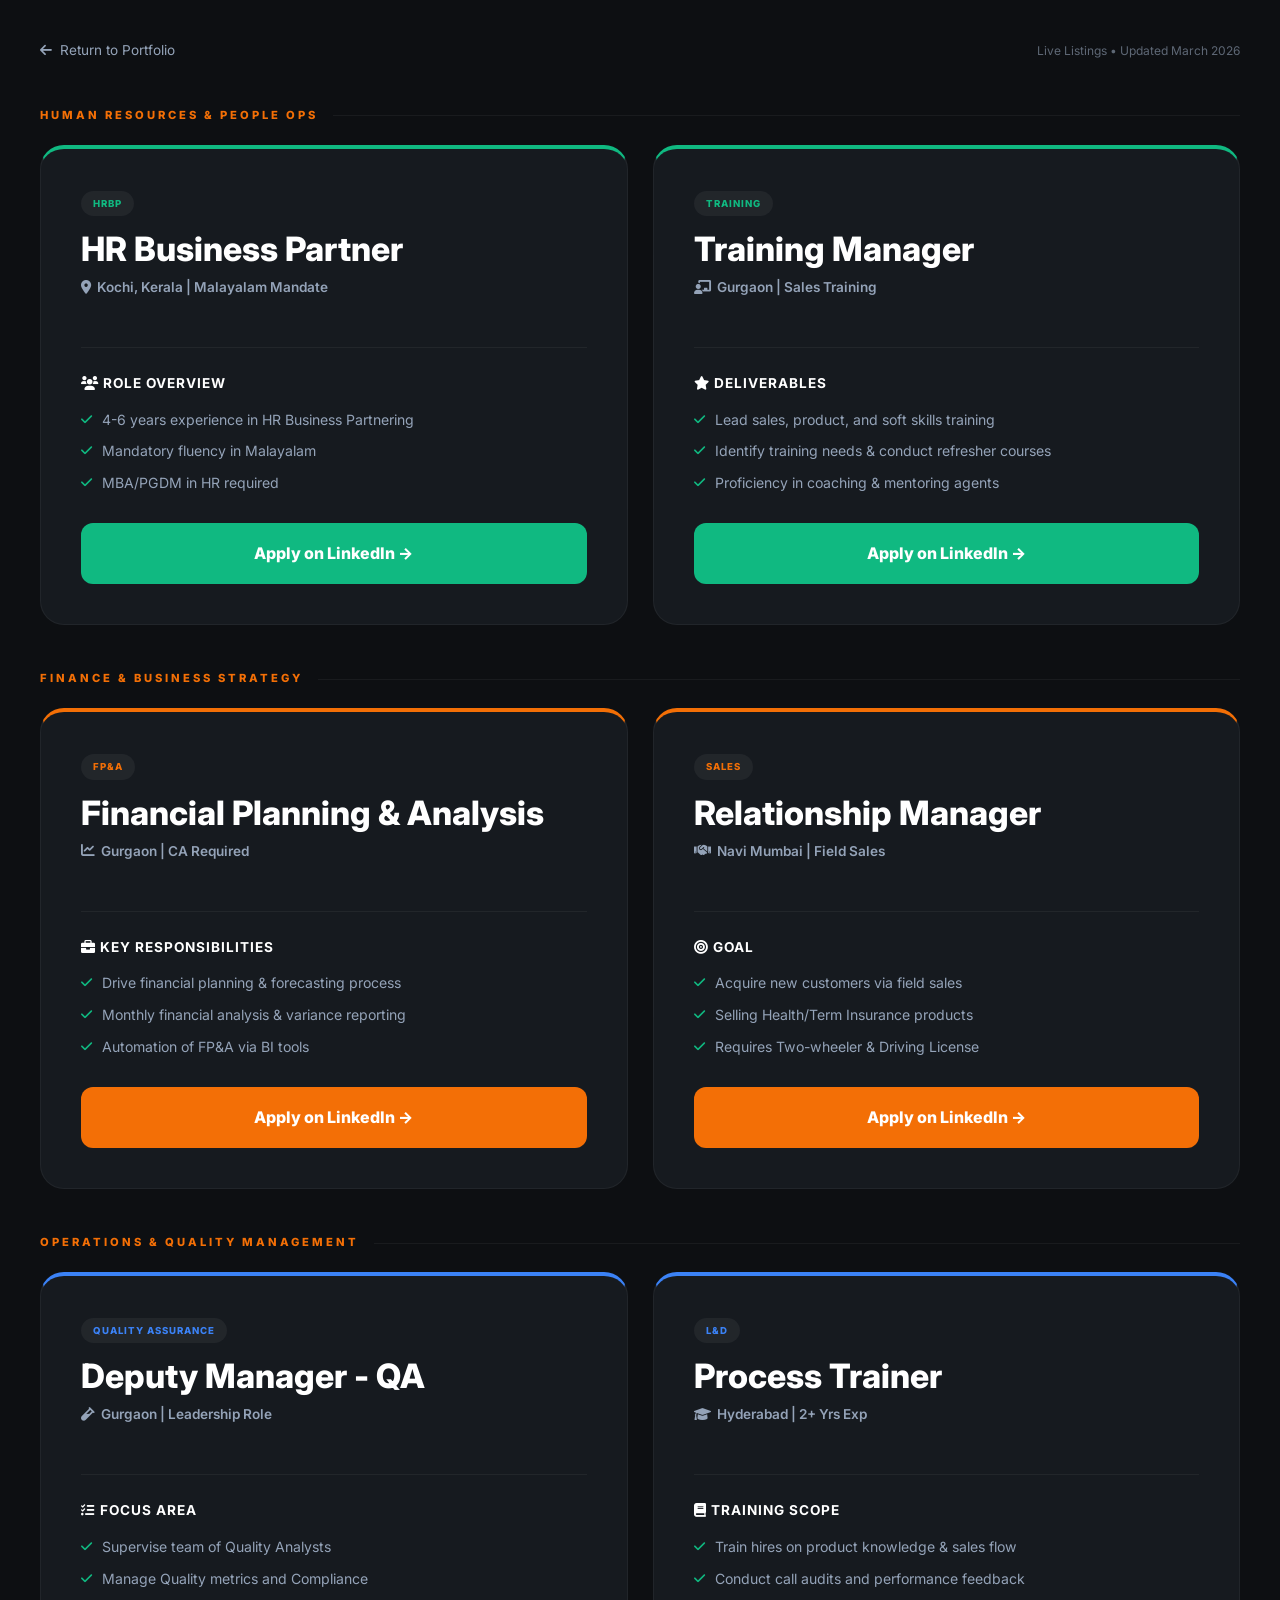
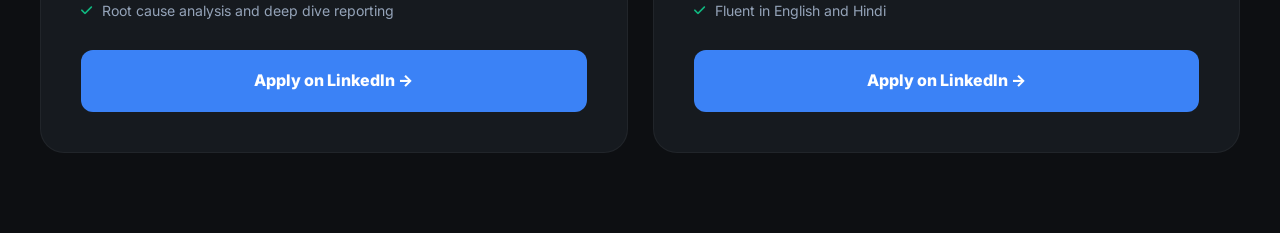
==== jobs.html @ e3a3cae7 "Update jobs.html" ====
<!DOCTYPE html>
<html lang="en">
<head>
    <meta charset="UTF-8">
    <meta name="viewport" content="width=device-width, initial-scale=1.0">
    <title>Hiring Dashboard | Debarghya Kundu</title>
    <link href="https://fonts.googleapis.com/css2?family=Inter:wght@300;400;600;800&display=swap" rel="stylesheet">
    <link rel="stylesheet" href="https://cdnjs.cloudflare.com/ajax/libs/font-awesome/6.0.0/css/all.min.css">
    <style>
        :root {
            --primary: #f36f06;
            --bg: #0d0f12;
            --card: #161a1f;
            --text: #ffffff;
            --text-dim: #94a3b8;
            --radius: 24px;
            --accent: #10b981;
            --blue: #3b82f6;
            --purple: #a855f7;
        }

        * { margin: 0; padding: 0; box-sizing: border-box; }
        body { 
            background: var(--bg); 
            color: var(--text); 
            font-family: 'Inter', sans-serif; 
            line-height: 1.6; 
            padding: 40px; 
            min-height: 100vh;
        }
        
        .dashboard-container { 
            max-width: 1300px; 
            margin: 0 auto; 
            width: 100%;
        }
        
        .header-meta {
            display: flex;
            justify-content: space-between;
            align-items: center;
            margin-bottom: 20px;
        }

        .back-link { 
            text-decoration: none; 
            color: var(--text-dim); 
            font-size: 0.85rem; 
            display: inline-flex; 
            align-items: center; 
            gap: 8px; 
            transition: 0.3s; 
        }
        .back-link:hover { color: var(--primary); }

        .timestamp { font-size: 0.75rem; color: var(--text-dim); opacity: 0.6; }

        .section-label {
            font-size: 0.7rem; color: var(--primary); letter-spacing: 3px;
            text-transform: uppercase; font-weight: 800; margin: 45px 0 20px 0;
            display: flex; align-items: center; gap: 15px;
        }
        .section-label::after { content: ''; flex: 1; height: 1px; background: rgba(255,255,255,0.05); }

        .jobs-row { 
            display: grid; 
            grid-template-columns: 1fr 1fr; 
            gap: 25px; 
            align-items: stretch;
            margin-bottom: 40px;
        }

        .job-card-fixed { 
            background: var(--card); 
            border-radius: var(--radius); 
            padding: 40px; 
            border: 1px solid rgba(255,255,255,0.05); 
            display: flex;
            flex-direction: column;
            transition: 0.4s cubic-bezier(0.175, 0.885, 0.32, 1.275);
        }

        .job-card-fixed:hover { 
            border-color: rgba(255, 255, 255, 0.1);
            transform: translateY(-5px); 
            box-shadow: 0 20px 40px rgba(0,0,0,0.4);
        }

        .card-header { margin-bottom: 25px; }
        .role-badge { 
            font-size: 0.6rem; font-weight: 800; text-transform: uppercase; letter-spacing: 1px;
            background: rgba(255,255,255,0.05); padding: 5px 12px; border-radius: 50px; margin-bottom: 15px; display: inline-block;
        }
        
        h2 { font-size: 2.1rem; font-weight: 800; line-height: 1.1; margin-bottom: 8px; }
        .loc { font-weight: 600; font-size: 0.85rem; display: flex; align-items: center; gap: 6px; line-height: 1.4; margin-top: 10px; color: var(--text-dim); }

        .job-body { flex-grow: 1; margin-top: 25px; padding-top: 25px; border-top: 1px solid rgba(255,255,255,0.05); }
        .job-body h3 { font-size: 0.85rem; color: #fff; margin-bottom: 15px; text-transform: uppercase; letter-spacing: 1px; }

        ul { list-style: none; margin-bottom: 30px; }
        li { color: var(--text-dim); font-size: 0.88rem; margin-bottom: 12px; display: flex; gap: 10px; line-height: 1.4; }
        li i { margin-top: 4px; font-size: 0.8rem; color: var(--accent); }

        .apply-btn-wide { 
            display: block; text-align: center; background: var(--primary); color: white; 
            text-decoration: none; padding: 18px; border-radius: 12px; font-weight: 800; transition: 0.3s;
        }
        .apply-btn-wide:hover { filter: brightness(1.1); transform: scale(1.02); }

        @media (max-width: 1100px) {
            .jobs-row { grid-template-columns: 1fr; }
            body { padding: 20px; }
            h2 { font-size: 1.7rem; }
        }
    </style>
</head>
<body>

<div class="dashboard-container">
    <div class="header-meta">
        <a href="index.html" class="back-link"><i class="fas fa-arrow-left"></i> Return to Portfolio</a>
        <div class="timestamp">Live Listings • Updated March 2026</div>
    </div>

    <div class="section-label">Human Resources & People Ops</div>
    <div class="jobs-row">
        <div class="job-card-fixed" style="border-top: 4px solid var(--accent);">
            <div class="card-header">
                <span class="role-badge" style="color: var(--accent);">HRBP</span>
                <h2>HR Business Partner</h2>
                <div class="loc"><i class="fas fa-map-marker-alt"></i> Kochi, Kerala | Malayalam Mandate</div>
            </div>
            <div class="job-body">
                <h3><i class="fas fa-users"></i> Role Overview</h3>
                <ul>
                    <li><i class="fas fa-check"></i> 4-6 years experience in HR Business Partnering</li>
                    <li><i class="fas fa-check"></i> Mandatory fluency in Malayalam</li>
                    <li><i class="fas fa-check"></i> MBA/PGDM in HR required</li>
                </ul>
            </div>
            <a href="https://www.linkedin.com/jobs/search/?alertAction=viewjobs&currentJobId=4384482765&f_C=303524&f_TPR=a1773616376-&geoId=92000000&keywords=&origin=JOB_ALERT_IN_APP_NOTIFICATION&originToLandingJobPostings=4364772093&savedSearchId=15507386044&sortBy=R" target="_blank" class="apply-btn-wide" style="background: var(--accent);">Apply on LinkedIn →</a>
        </div>

        <div class="job-card-fixed" style="border-top: 4px solid var(--accent);">
            <div class="card-header">
                <span class="role-badge" style="color: var(--accent);">Training</span>
                <h2>Training Manager</h2>
                <div class="loc"><i class="fas fa-chalkboard-teacher"></i> Gurgaon | Sales Training</div>
            </div>
            <div class="job-body">
                <h3><i class="fas fa-star"></i> Deliverables</h3>
                <ul>
                    <li><i class="fas fa-check"></i> Lead sales, product, and soft skills training</li>
                    <li><i class="fas fa-check"></i> Identify training needs & conduct refresher courses</li>
                    <li><i class="fas fa-check"></i> Proficiency in coaching & mentoring agents</li>
                </ul>
            </div>
            <a href="https://www.linkedin.com/jobs/search/?alertAction=viewjobs&currentJobId=4384025037&f_C=303524&f_TPR=a1773616376-&geoId=92000000&keywords=&origin=JOB_ALERT_IN_APP_NOTIFICATION&originToLandingJobPostings=4364772093&savedSearchId=15507386044&sortBy=R" target="_blank" class="apply-btn-wide" style="background: var(--accent);">Apply on LinkedIn →</a>
        </div>
    </div>

    <div class="section-label">Finance & Business Strategy</div>
    <div class="jobs-row">
        <div class="job-card-fixed" style="border-top: 4px solid var(--primary);">
            <div class="card-header">
                <span class="role-badge" style="color: var(--primary);">FP&A</span>
                <h2>Financial Planning & Analysis</h2>
                <div class="loc"><i class="fas fa-chart-line"></i> Gurgaon | CA Required</div>
            </div>
            <div class="job-body">
                <h3><i class="fas fa-briefcase"></i> Key Responsibilities</h3>
                <ul>
                    <li><i class="fas fa-check"></i> Drive financial planning & forecasting process</li>
                    <li><i class="fas fa-check"></i> Monthly financial analysis & variance reporting</li>
                    <li><i class="fas fa-check"></i> Automation of FP&A via BI tools</li>
                </ul>
            </div>
            <a href="https://www.linkedin.com/jobs/search/?alertAction=viewjobs&currentJobId=4384489370&f_C=303524&f_TPR=a1773616376-&geoId=92000000&keywords=&origin=JOB_ALERT_IN_APP_NOTIFICATION&originToLandingJobPostings=4364772093&savedSearchId=15507386044&sortBy=R" target="_blank" class="apply-btn-wide">Apply on LinkedIn →</a>
        </div>

        <div class="job-card-fixed" style="border-top: 4px solid var(--primary);">
            <div class="card-header">
                <span class="role-badge" style="color: var(--primary);">Sales</span>
                <h2>Relationship Manager</h2>
                <div class="loc"><i class="fas fa-handshake"></i> Navi Mumbai | Field Sales</div>
            </div>
            <div class="job-body">
                <h3><i class="fas fa-bullseye"></i> Goal</h3>
                <ul>
                    <li><i class="fas fa-check"></i> Acquire new customers via field sales</li>
                    <li><i class="fas fa-check"></i> Selling Health/Term Insurance products</li>
                    <li><i class="fas fa-check"></i> Requires Two-wheeler & Driving License</li>
                </ul>
            </div>
            <a href="https://www.linkedin.com/jobs/search/?alertAction=viewjobs&currentJobId=4384472126&f_C=303524&f_TPR=a1773616376-&geoId=92000000&keywords=&origin=JOB_ALERT_IN_APP_NOTIFICATION&originToLandingJobPostings=4364772093&savedSearchId=15507386044&sortBy=R" target="_blank" class="apply-btn-wide">Apply on LinkedIn →</a>
        </div>
    </div>

    <div class="section-label">Operations & Quality Management</div>
    <div class="jobs-row">
        <div class="job-card-fixed" style="border-top: 4px solid var(--blue);">
            <div class="card-header">
                <span class="role-badge" style="color: var(--blue);">Quality Assurance</span>
                <h2>Deputy Manager - QA</h2>
                <div class="loc"><i class="fas fa-vial"></i> Gurgaon | Leadership Role</div>
            </div>
            <div class="job-body">
                <h3><i class="fas fa-tasks"></i> Focus Area</h3>
                <ul>
                    <li><i class="fas fa-check"></i> Supervise team of Quality Analysts</li>
                    <li><i class="fas fa-check"></i> Manage Quality metrics and Compliance</li>
                    <li><i class="fas fa-check"></i> Root cause analysis and deep dive reporting</li>
                </ul>
            </div>
            <a href="https://www.linkedin.com/jobs/search/?alertAction=viewjobs&currentJobId=4384031616&f_C=303524&f_TPR=a1773616376-&geoId=92000000&keywords=&origin=JOB_ALERT_IN_APP_NOTIFICATION&originToLandingJobPostings=4364772093&savedSearchId=15507386044&sortBy=R" target="_blank" class="apply-btn-wide" style="background: var(--blue);">Apply on LinkedIn →</a>
        </div>

        <div class="job-card-fixed" style="border-top: 4px solid var(--blue);">
            <div class="card-header">
                <span class="role-badge" style="color: var(--blue);">L&D</span>
                <h2>Process Trainer</h2>
                <div class="loc"><i class="fas fa-graduation-cap"></i> Hyderabad | 2+ Yrs Exp</div>
            </div>
            <div class="job-body">
                <h3><i class="fas fa-book"></i> Training Scope</h3>
                <ul>
                    <li><i class="fas fa-check"></i> Train hires on product knowledge & sales flow</li>
                    <li><i class="fas fa-check"></i> Conduct call audits and performance feedback</li>
                    <li><i class="fas fa-check"></i> Fluent in English and Hindi</li>
                </ul>
            </div>
            <a href="https://www.linkedin.com/jobs/search/?alertAction=viewjobs&currentJobId=4384428896&f_C=303524&f_TPR=a1773616376-&geoId=92000000&keywords=&origin=JOB_ALERT_IN_APP_NOTIFICATION&originToLandingJobPostings=4364772093&savedSearchId=15507386044&sortBy=R" target="_blank" class="apply-btn-wide" style="background: var(--blue);">Apply on LinkedIn →</a>
        </div>
    </div>
</div>

</body>
</html>
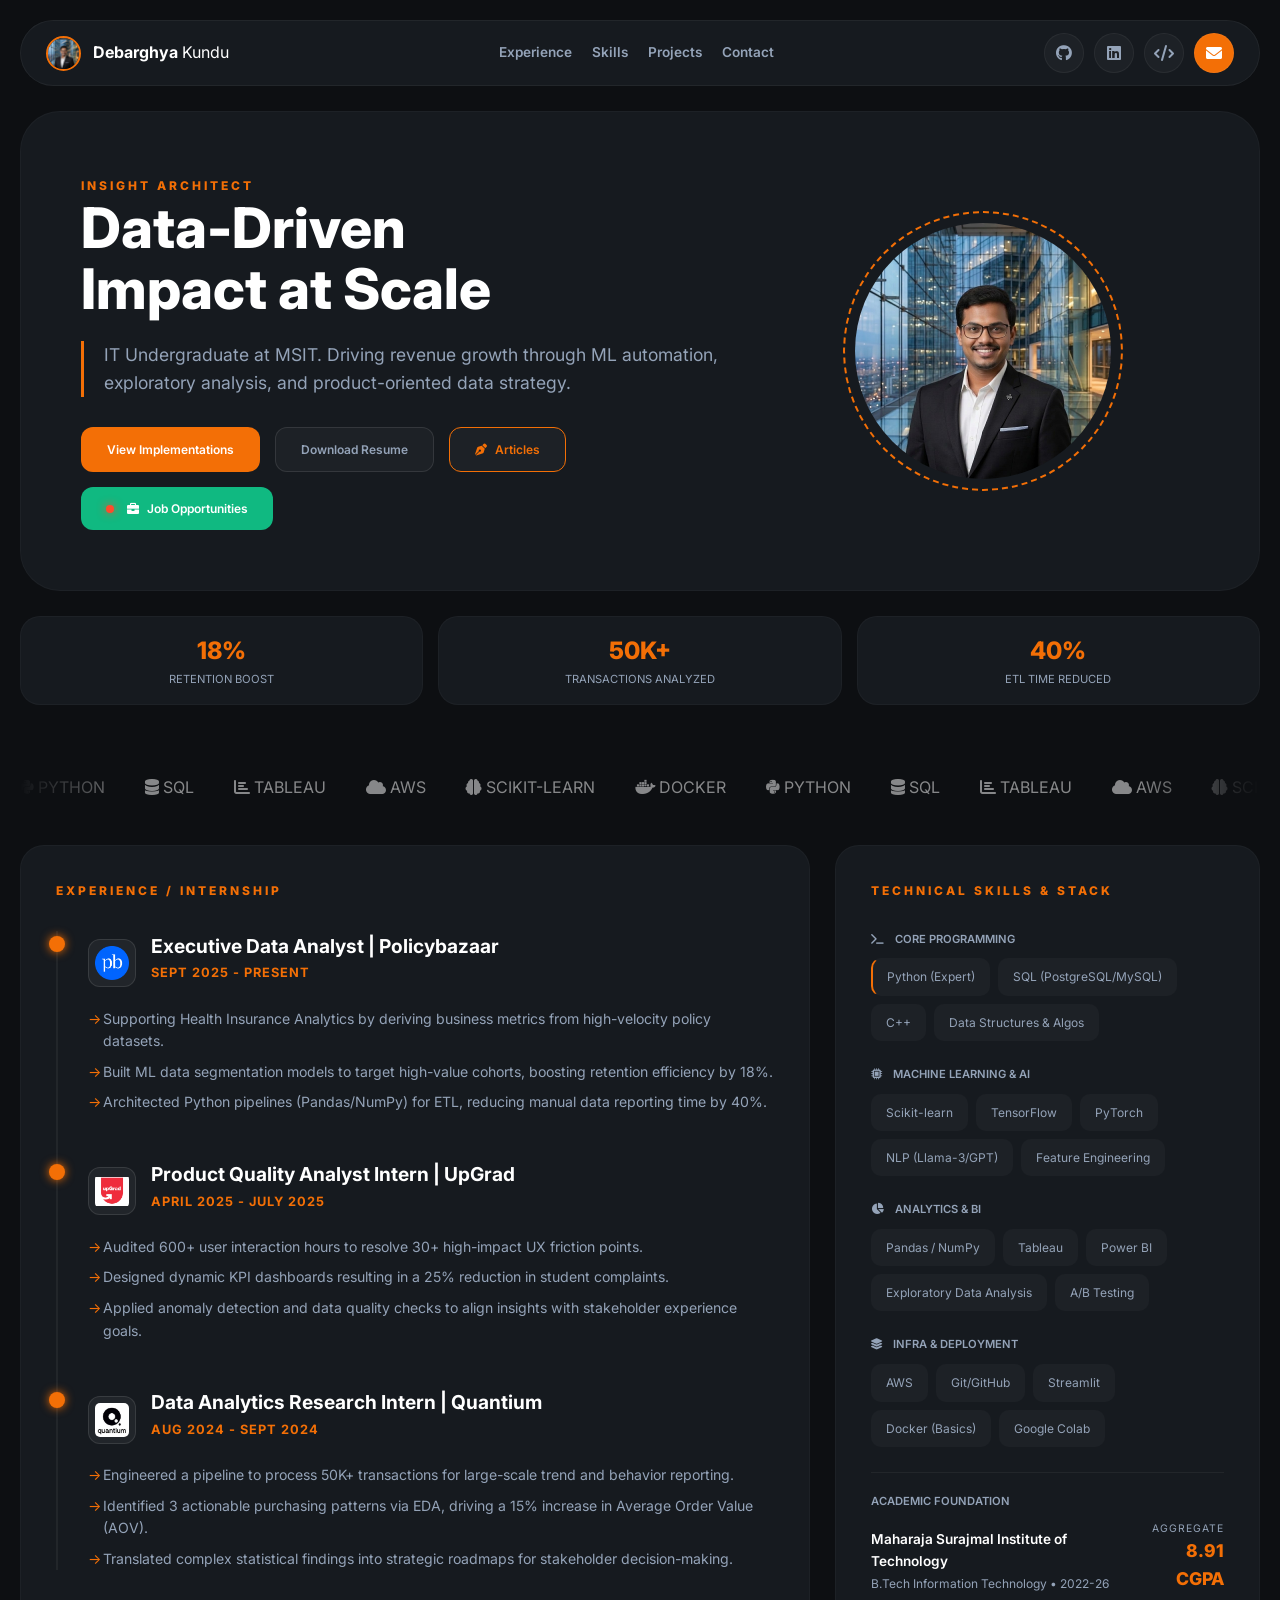
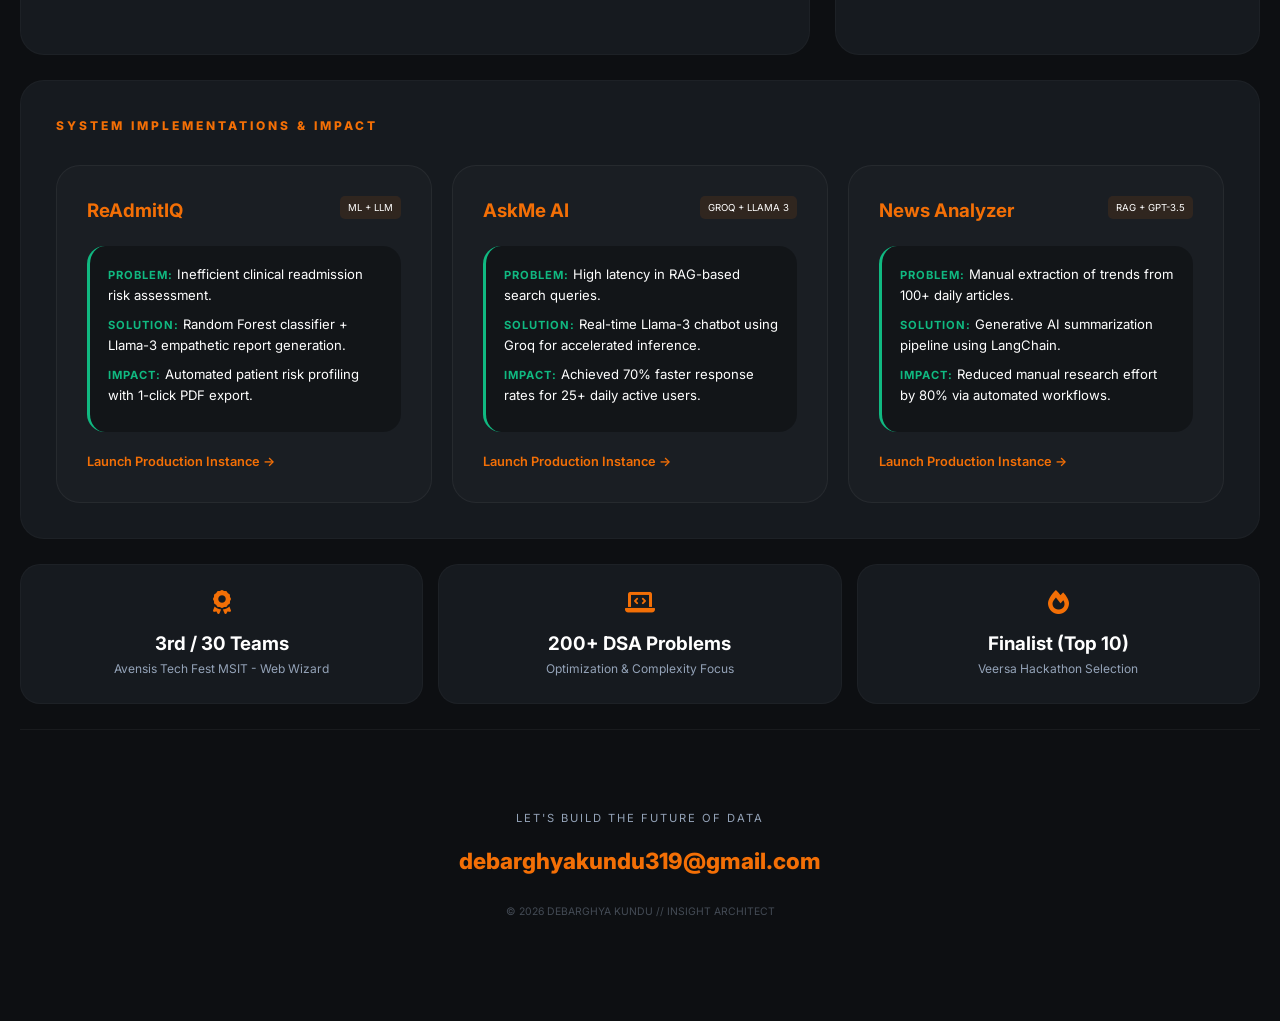
==== commit 3955d880: "Update print statement from 'Hello' to 'Goodbye'" ====
--- a/jobs.html
+++ b/jobs.html
@@ -3,9 +3,19 @@
 <head>
     <meta charset="UTF-8">
     <meta name="viewport" content="width=device-width, initial-scale=1.0">
-    <title>Hiring Dashboard | Debarghya Kundu</title>
+    <title>Debarghya Kundu | Analyst Portfolio</title>
+
+    <script async src="https://www.googletagmanager.com/gtag/js?id=G-BSB6BDM6JR"></script>
+    <script>
+      window.dataLayer = window.dataLayer || [];
+      function gtag(){dataLayer.push(arguments);}
+      gtag('js', new Date());
+      gtag('config', 'G-E7JJW7PZ36');
+    </script>
+
     <link href="https://fonts.googleapis.com/css2?family=Inter:wght@300;400;600;800&display=swap" rel="stylesheet">
     <link rel="stylesheet" href="https://cdnjs.cloudflare.com/ajax/libs/font-awesome/6.0.0/css/all.min.css">
+
     <style>
         :root {
             --primary: #f36f06;
@@ -15,225 +25,458 @@
             --text-dim: #94a3b8;
             --radius: 24px;
             --accent: #10b981;
-            --blue: #3b82f6;
-            --purple: #a855f7;
-        }
-
-        * { margin: 0; padding: 0; box-sizing: border-box; }
-        body { 
-            background: var(--bg); 
-            color: var(--text); 
-            font-family: 'Inter', sans-serif; 
-            line-height: 1.6; 
-            padding: 40px; 
-            min-height: 100vh;
-        }
+        }
+
+        * { margin: 0; padding: 0; box-sizing: border-box; font-family: 'Inter', sans-serif; scroll-behavior: smooth; }
+        body { background: var(--bg); color: var(--text); padding: 20px; line-height: 1.6; }
+
+        .container { max-width: 1250px; margin: 0 auto; display: flex; flex-direction: column; gap: 25px; }
+
+        /* --- Scroll Offset Fix --- */
+        #experience, #skills, #projects, #contact {
+            scroll-margin-top: 90px;
+        }
+        .marquee {
+    display: flex;
+    overflow: hidden;
+    gap: 40px;
+    padding: 20px 0;
+    opacity: 0.5;
+    user-select: none;
+    mask-image: linear-gradient(to right, transparent, black 10%, black 90%, transparent);
+}
+@keyframes blink-glow {
+    0% {
+        box-shadow: 0 0 0 0 rgba(16, 185, 129, 0.7);
+        transform: scale(1);
+    }
+    50% {
+        box-shadow: 0 0 20px 10px rgba(16, 185, 129, 0);
+        transform: scale(1.05);
+    }
+    100% {
+        box-shadow: 0 0 0 0 rgba(16, 185, 129, 0);
+        transform: scale(1);
+    }
+}
+
+.job-btn-blink {
+    animation: blink-glow 2s infinite ease-in-out;
+    position: relative;
+    overflow: hidden;
+}
+
+/* Optional: Add a "Live" dot inside the button */
+.live-dot {
+    width: 8px;
+    height: 8px;
+    background-color: #ff4b2b;
+    border-radius: 50%;
+    display: inline-block;
+    margin-right: 5px;
+    box-shadow: 0 0 10px #ff4b2b;
+}
+.marquee-content {
+    display: flex;
+    gap: 40px;
+    animation: scroll 10s linear infinite;
+    white-space: nowrap;
+}
+@keyframes scroll {
+    from { transform: translateX(0); }
+    to { transform: translateX(-50%); }
+}
+
+
+        /* --- Utility Nav --- */
+        .utility-bar {
+            display: flex; justify-content: space-between; align-items: center;
+            padding: 12px 25px; background: var(--card); border-radius: 50px;
+            border: 1px solid rgba(255,255,255,0.05); position: sticky; top: 10px; z-index: 1000;
+            backdrop-filter: blur(10px);
+        }
+        .user-chip { display: flex; align-items: center; gap: 12px; text-decoration: none; color: white; }
+        .user-chip img { width: 35px; height: 35px; border-radius: 50%; border: 2px solid var(--primary); }
         
-        .dashboard-container { 
-            max-width: 1300px; 
-            margin: 0 auto; 
-            width: 100%;
-        }
+        /* New Nav Links Styling */
+        .nav-links { display: flex; gap: 20px; }
+        .nav-item { 
+            color: var(--text-dim); 
+            text-decoration: none; 
+            font-size: 0.85rem; 
+            font-weight: 600; 
+            transition: 0.3s; 
+        }
+        .nav-item:hover { color: var(--primary); }
+
+        .social-nav { display: flex; gap: 10px; }
+        .icon-btn { 
+            width: 40px; height: 40px; display: flex; align-items: center; justify-content: center;
+            background: rgba(255,255,255,0.03); border-radius: 50%; color: var(--text-dim);
+            text-decoration: none; transition: 0.3s; border: 1px solid rgba(255,255,255,0.05);
+        }
+        .icon-btn:hover { background: var(--primary); color: white; transform: translateY(-3px); }
         
-        .header-meta {
-            display: flex;
-            justify-content: space-between;
-            align-items: center;
-            margin-bottom: 20px;
-        }
-
-        .back-link { 
-            text-decoration: none; 
-            color: var(--text-dim); 
-            font-size: 0.85rem; 
-            display: inline-flex; 
-            align-items: center; 
-            gap: 8px; 
-            transition: 0.3s; 
-        }
-        .back-link:hover { color: var(--primary); }
-
-        .timestamp { font-size: 0.75rem; color: var(--text-dim); opacity: 0.6; }
-
-        .section-label {
-            font-size: 0.7rem; color: var(--primary); letter-spacing: 3px;
-            text-transform: uppercase; font-weight: 800; margin: 45px 0 20px 0;
-            display: flex; align-items: center; gap: 15px;
-        }
-        .section-label::after { content: ''; flex: 1; height: 1px; background: rgba(255,255,255,0.05); }
-
-        .jobs-row { 
-            display: grid; 
-            grid-template-columns: 1fr 1fr; 
-            gap: 25px; 
-            align-items: stretch;
-            margin-bottom: 40px;
-        }
-
-        .job-card-fixed { 
-            background: var(--card); 
-            border-radius: var(--radius); 
-            padding: 40px; 
-            border: 1px solid rgba(255,255,255,0.05); 
-            display: flex;
-            flex-direction: column;
-            transition: 0.4s cubic-bezier(0.175, 0.885, 0.32, 1.275);
-        }
-
-        .job-card-fixed:hover { 
-            border-color: rgba(255, 255, 255, 0.1);
-            transform: translateY(-5px); 
-            box-shadow: 0 20px 40px rgba(0,0,0,0.4);
-        }
-
-        .card-header { margin-bottom: 25px; }
-        .role-badge { 
-            font-size: 0.6rem; font-weight: 800; text-transform: uppercase; letter-spacing: 1px;
-            background: rgba(255,255,255,0.05); padding: 5px 12px; border-radius: 50px; margin-bottom: 15px; display: inline-block;
-        }
-        
-        h2 { font-size: 2.1rem; font-weight: 800; line-height: 1.1; margin-bottom: 8px; }
-        .loc { font-weight: 600; font-size: 0.85rem; display: flex; align-items: center; gap: 6px; line-height: 1.4; margin-top: 10px; color: var(--text-dim); }
-
-        .job-body { flex-grow: 1; margin-top: 25px; padding-top: 25px; border-top: 1px solid rgba(255,255,255,0.05); }
-        .job-body h3 { font-size: 0.85rem; color: #fff; margin-bottom: 15px; text-transform: uppercase; letter-spacing: 1px; }
-
-        ul { list-style: none; margin-bottom: 30px; }
-        li { color: var(--text-dim); font-size: 0.88rem; margin-bottom: 12px; display: flex; gap: 10px; line-height: 1.4; }
-        li i { margin-top: 4px; font-size: 0.8rem; color: var(--accent); }
-
-        .apply-btn-wide { 
-            display: block; text-align: center; background: var(--primary); color: white; 
-            text-decoration: none; padding: 18px; border-radius: 12px; font-weight: 800; transition: 0.3s;
-        }
-        .apply-btn-wide:hover { filter: brightness(1.1); transform: scale(1.02); }
-
-        @media (max-width: 1100px) {
-            .jobs-row { grid-template-columns: 1fr; }
-            body { padding: 20px; }
-            h2 { font-size: 1.7rem; }
+
+        /* --- Hero --- */
+        .hero {
+            display: grid; grid-template-columns: 1.2fr 0.8fr; gap: 40px; align-items: center;
+            background: var(--card); padding: 60px; border-radius: 40px; border: 1px solid rgba(255,255,255,0.03);
+        }
+        .hero h1 { font-size: 3.5rem; font-weight: 800; line-height: 1.1; margin-bottom: 20px; }
+        .hero p { color: var(--text-dim); margin-bottom: 30px; font-size: 1.1rem; border-left: 3px solid var(--primary); padding-left: 20px; }
+        .profile-halo {
+            width: 280px; height: 280px; margin: 0 auto; position: relative;
+            border-radius: 50%; padding: 10px; border: 2px dashed var(--primary);
+        }
+        .profile-img { width: 100%; height: 100%; border-radius: 50%; object-fit: cover; transition: 0.5s; }
+
+        /* --- Experience Styles --- */
+        .exp-header { display: flex; align-items: center; gap: 15px; margin-bottom: 12px; }
+        .company-logo {
+            width: 48px; height: 48px; background: rgba(255, 255, 255, 0.05);
+            border-radius: 12px; padding: 6px; object-fit: contain; border: 1px solid rgba(255, 255, 255, 0.1);
+            transition: 0.3s cubic-bezier(0.4, 0, 0.2, 1);
+        }
+        .exp-item:hover .company-logo { border-color: var(--primary); background: rgba(255, 255, 255, 0.1); transform: translateY(-2px); }
+        .exp-title-group { display: flex; flex-direction: column; }
+        .exp-item h3 { margin-bottom: 2px; font-size: 1.2rem; color: #fff; }
+        .exp-item b { margin-bottom: 12px; color: var(--primary); font-size: 0.8rem; display: block; letter-spacing: 1px; }
+
+        /* --- Dashboard --- */
+        .dashboard-grid { display: grid; grid-template-columns: 1.3fr 0.7fr; gap: 25px; }
+        .panel { background: var(--card); padding: 35px; border-radius: var(--radius); border: 1px solid rgba(255,255,255,0.03); height: 100%; }
+        .panel-header { font-size: 0.75rem; letter-spacing: 3px; color: var(--primary); text-transform: uppercase; margin-bottom: 30px; display: block; font-weight: 800; }
+
+        /* --- Expanded Experience --- */
+        .exp-tree { position: relative; padding-left: 30px; border-left: 2px solid rgba(255,255,255,0.05); }
+        .exp-item { position: relative; margin-bottom: 45px; }
+        .exp-item::before { 
+            content: ''; position: absolute; left: -39px; top: 5px; 
+            width: 16px; height: 16px; background: var(--primary); border-radius: 50%; 
+            box-shadow: 0 0 10px var(--primary);
+        }
+        .exp-item ul { list-style: none; }
+        .exp-item li { font-size: 0.88rem; color: var(--text-dim); margin-bottom: 8px; position: relative; padding-left: 15px; }
+        .exp-item li::before { content: '→'; position: absolute; left: 0; color: var(--primary); }
+
+        /* --- Skills --- */
+        .skill-group { margin-bottom: 25px; }
+        .skill-label { font-size: 0.7rem; color: var(--text-dim); margin-bottom: 10px; display: block; font-weight: 600; }
+        .tag-cloud { display: flex; flex-wrap: wrap; gap: 8px; }
+        .tag { 
+            background: rgba(255,255,255,0.03); padding: 8px 14px; border-radius: 10px; 
+            font-size: 0.75rem; color: var(--text-dim); border: 1px solid transparent; transition: 0.3s;
+        }
+        .tag:hover { border-color: var(--primary); color: white; transform: translateY(-3px); }
+
+        /* --- Implementation Projects --- */
+        .project-grid { display: grid; grid-template-columns: repeat(auto-fit, minmax(350px, 1fr)); gap: 20px; }
+        .project-card { background: rgba(255,255,255,0.02); padding: 30px; border-radius: var(--radius); border: 1px solid rgba(255,255,255,0.05); transition: 0.4s; }
+        .project-card:hover { border-color: var(--primary); transform: translateY(-5px); }
+        .impl-box { background: rgba(0,0,0,0.3); padding: 18px; border-radius: 18px; margin-top: 20px; font-size: 0.82rem; border-left: 3px solid var(--accent); }
+        .impl-box div { margin-bottom: 8px; }
+        .impl-box b { color: var(--accent); text-transform: uppercase; font-size: 0.7rem; letter-spacing: 1px; }
+
+        /* --- Stats --- */
+        .ach-grid { display: grid; grid-template-columns: repeat(3, 1fr); gap: 15px; }
+        .ach-box { background: var(--card); padding: 25px; border-radius: 20px; border: 1px solid rgba(255,255,255,0.03); text-align: center; }
+
+        @media (max-width: 900px) { 
+            .hero, .dashboard-grid, .ach-grid { grid-template-columns: 1fr; } 
+            .nav-links { display: none; }
         }
     </style>
 </head>
 <body>
-
-<div class="dashboard-container">
-    <div class="header-meta">
-        <a href="index.html" class="back-link"><i class="fas fa-arrow-left"></i> Return to Portfolio</a>
-        <div class="timestamp">Live Listings • Updated March 2026</div>
-    </div>
-
-    <div class="section-label">Human Resources & People Ops</div>
-    <div class="jobs-row">
-        <div class="job-card-fixed" style="border-top: 4px solid var(--accent);">
-            <div class="card-header">
-                <span class="role-badge" style="color: var(--accent);">HRBP</span>
-                <h2>HR Business Partner</h2>
-                <div class="loc"><i class="fas fa-map-marker-alt"></i> Kochi, Kerala | Malayalam Mandate</div>
-            </div>
-            <div class="job-body">
-                <h3><i class="fas fa-users"></i> Role Overview</h3>
-                <ul>
-                    <li><i class="fas fa-check"></i> 4-6 years experience in HR Business Partnering</li>
-                    <li><i class="fas fa-check"></i> Mandatory fluency in Malayalam</li>
-                    <li><i class="fas fa-check"></i> MBA/PGDM in HR required</li>
-                </ul>
-            </div>
-            <a href="https://www.linkedin.com/jobs/search/?alertAction=viewjobs&currentJobId=4384482765&f_C=303524&f_TPR=a1773616376-&geoId=92000000&keywords=&origin=JOB_ALERT_IN_APP_NOTIFICATION&originToLandingJobPostings=4364772093&savedSearchId=15507386044&sortBy=R" target="_blank" class="apply-btn-wide" style="background: var(--accent);">Apply on LinkedIn →</a>
-        </div>
-
-        <div class="job-card-fixed" style="border-top: 4px solid var(--accent);">
-            <div class="card-header">
-                <span class="role-badge" style="color: var(--accent);">Training</span>
-                <h2>Training Manager</h2>
-                <div class="loc"><i class="fas fa-chalkboard-teacher"></i> Gurgaon | Sales Training</div>
-            </div>
-            <div class="job-body">
-                <h3><i class="fas fa-star"></i> Deliverables</h3>
-                <ul>
-                    <li><i class="fas fa-check"></i> Lead sales, product, and soft skills training</li>
-                    <li><i class="fas fa-check"></i> Identify training needs & conduct refresher courses</li>
-                    <li><i class="fas fa-check"></i> Proficiency in coaching & mentoring agents</li>
-                </ul>
-            </div>
-            <a href="https://www.linkedin.com/jobs/search/?alertAction=viewjobs&currentJobId=4384025037&f_C=303524&f_TPR=a1773616376-&geoId=92000000&keywords=&origin=JOB_ALERT_IN_APP_NOTIFICATION&originToLandingJobPostings=4364772093&savedSearchId=15507386044&sortBy=R" target="_blank" class="apply-btn-wide" style="background: var(--accent);">Apply on LinkedIn →</a>
-        </div>
-    </div>
-
-    <div class="section-label">Finance & Business Strategy</div>
-    <div class="jobs-row">
-        <div class="job-card-fixed" style="border-top: 4px solid var(--primary);">
-            <div class="card-header">
-                <span class="role-badge" style="color: var(--primary);">FP&A</span>
-                <h2>Financial Planning & Analysis</h2>
-                <div class="loc"><i class="fas fa-chart-line"></i> Gurgaon | CA Required</div>
-            </div>
-            <div class="job-body">
-                <h3><i class="fas fa-briefcase"></i> Key Responsibilities</h3>
-                <ul>
-                    <li><i class="fas fa-check"></i> Drive financial planning & forecasting process</li>
-                    <li><i class="fas fa-check"></i> Monthly financial analysis & variance reporting</li>
-                    <li><i class="fas fa-check"></i> Automation of FP&A via BI tools</li>
-                </ul>
-            </div>
-            <a href="https://www.linkedin.com/jobs/search/?alertAction=viewjobs&currentJobId=4384489370&f_C=303524&f_TPR=a1773616376-&geoId=92000000&keywords=&origin=JOB_ALERT_IN_APP_NOTIFICATION&originToLandingJobPostings=4364772093&savedSearchId=15507386044&sortBy=R" target="_blank" class="apply-btn-wide">Apply on LinkedIn →</a>
-        </div>
-
-        <div class="job-card-fixed" style="border-top: 4px solid var(--primary);">
-            <div class="card-header">
-                <span class="role-badge" style="color: var(--primary);">Sales</span>
-                <h2>Relationship Manager</h2>
-                <div class="loc"><i class="fas fa-handshake"></i> Navi Mumbai | Field Sales</div>
-            </div>
-            <div class="job-body">
-                <h3><i class="fas fa-bullseye"></i> Goal</h3>
-                <ul>
-                    <li><i class="fas fa-check"></i> Acquire new customers via field sales</li>
-                    <li><i class="fas fa-check"></i> Selling Health/Term Insurance products</li>
-                    <li><i class="fas fa-check"></i> Requires Two-wheeler & Driving License</li>
-                </ul>
-            </div>
-            <a href="https://www.linkedin.com/jobs/search/?alertAction=viewjobs&currentJobId=4384472126&f_C=303524&f_TPR=a1773616376-&geoId=92000000&keywords=&origin=JOB_ALERT_IN_APP_NOTIFICATION&originToLandingJobPostings=4364772093&savedSearchId=15507386044&sortBy=R" target="_blank" class="apply-btn-wide">Apply on LinkedIn →</a>
-        </div>
-    </div>
-
-    <div class="section-label">Operations & Quality Management</div>
-    <div class="jobs-row">
-        <div class="job-card-fixed" style="border-top: 4px solid var(--blue);">
-            <div class="card-header">
-                <span class="role-badge" style="color: var(--blue);">Quality Assurance</span>
-                <h2>Deputy Manager - QA</h2>
-                <div class="loc"><i class="fas fa-vial"></i> Gurgaon | Leadership Role</div>
-            </div>
-            <div class="job-body">
-                <h3><i class="fas fa-tasks"></i> Focus Area</h3>
-                <ul>
-                    <li><i class="fas fa-check"></i> Supervise team of Quality Analysts</li>
-                    <li><i class="fas fa-check"></i> Manage Quality metrics and Compliance</li>
-                    <li><i class="fas fa-check"></i> Root cause analysis and deep dive reporting</li>
-                </ul>
-            </div>
-            <a href="https://www.linkedin.com/jobs/search/?alertAction=viewjobs&currentJobId=4384031616&f_C=303524&f_TPR=a1773616376-&geoId=92000000&keywords=&origin=JOB_ALERT_IN_APP_NOTIFICATION&originToLandingJobPostings=4364772093&savedSearchId=15507386044&sortBy=R" target="_blank" class="apply-btn-wide" style="background: var(--blue);">Apply on LinkedIn →</a>
-        </div>
-
-        <div class="job-card-fixed" style="border-top: 4px solid var(--blue);">
-            <div class="card-header">
-                <span class="role-badge" style="color: var(--blue);">L&D</span>
-                <h2>Process Trainer</h2>
-                <div class="loc"><i class="fas fa-graduation-cap"></i> Hyderabad | 2+ Yrs Exp</div>
-            </div>
-            <div class="job-body">
-                <h3><i class="fas fa-book"></i> Training Scope</h3>
-                <ul>
-                    <li><i class="fas fa-check"></i> Train hires on product knowledge & sales flow</li>
-                    <li><i class="fas fa-check"></i> Conduct call audits and performance feedback</li>
-                    <li><i class="fas fa-check"></i> Fluent in English and Hindi</li>
-                </ul>
-            </div>
-            <a href="https://www.linkedin.com/jobs/search/?alertAction=viewjobs&currentJobId=4384428896&f_C=303524&f_TPR=a1773616376-&geoId=92000000&keywords=&origin=JOB_ALERT_IN_APP_NOTIFICATION&originToLandingJobPostings=4364772093&savedSearchId=15507386044&sortBy=R" target="_blank" class="apply-btn-wide" style="background: var(--blue);">Apply on LinkedIn →</a>
-        </div>
+<audio id="bgm" loop>
+    <source src="Coolie-Powerhouse-Bgm.mp3" type="audio/mpeg">
+</audio>
+
+<script>
+function startJobsWithMusic() {
+    const audio = document.getElementById('bgm');
+    audio.volume = 0.7; // High volume for impact
+    
+    // 1. Start the music IMMEDIATELY on click
+    audio.play();
+
+    // 2. Wait a tiny fraction of a second so the ear catches the beat, then switch pages
+    setTimeout(() => {
+        window.location.href = "jobs.html?playing=true";
+    }, 100); 
+}
+</script>
+
+<div class="container">
+    <nav class="utility-bar">
+        <a href="#" class="user-chip">
+            <img src="images\portfolio image.jpg" alt="DK">
+            <span><b>Debarghya</b> Kundu</span>
+        </a>
+
+        <div class="nav-links">
+            <a href="#experience" class="nav-item">Experience</a>
+            <a href="#skills" class="nav-item">Skills</a>
+            <a href="#projects" class="nav-item">Projects</a>
+            <a href="#contact" class="nav-item">Contact</a>
+        </div>
+
+        <div class="social-nav">
+            <a href="https://github.com/debarghyakundu123" target="_blank" class="icon-btn"><i class="fab fa-github"></i></a>
+            <a href="https://www.linkedin.com/in/debarghya-kundu-93969018b/" target="_blank" class="icon-btn"><i class="fab fa-linkedin"></i></a>
+            <a href="https://leetcode.com/u/debarghyakundu/" target="_blank" class="icon-btn"><i class="fas fa-code"></i></a>
+            <div class="icon-btn" onclick="copyEmail()" style="cursor:pointer; background: var(--primary); color: white;"><i class="fas fa-envelope"></i></div>
+        </div>
+    </nav>
+
+
+    <section class="hero">
+        <div>
+            <span style="color:var(--primary); letter-spacing: 3px; font-size: 0.75rem; font-weight: 800;">INSIGHT ARCHITECT</span>
+            <h1>Data-Driven <br> Impact at Scale</h1>
+            <p>IT Undergraduate at MSIT. Driving revenue growth through ML automation, exploratory analysis, and product-oriented data strategy.</p>
+        <div style="display: flex; gap: 15px; flex-wrap: wrap;">
+            <a href="#projects" class="tag" style="background: var(--primary); color: white; padding: 12px 25px; font-weight: 600; text-decoration: none; border-radius: 12px;">View Implementations</a>
+            
+            <a href="https://drive.google.com/uc?export=download&id=1WRQx_t4karSYaD3zJjohQY3qpDL1Wous" target="_blank" class="tag" style="padding: 12px 25px; font-weight: 600; text-decoration: none; border: 1px solid rgba(255,255,255,0.1); border-radius: 12px;">Download Resume</a>
+            
+            <a href="article.html" class="tag" style="border: 1px solid var(--primary); color: var(--primary); padding: 12px 25px; font-weight: 600; text-decoration: none; border-radius: 12px; display: flex; align-items: center; gap: 8px;">
+                <i class="fas fa-pen-nib"></i> Articles
+            </a>
+            <a href="jobs.html" class="tag job-btn-blink" style="background: var(--accent); color: white; border: none; padding: 12px 25px; font-weight: 600; text-decoration: none; border-radius: 12px; display: flex; align-items: center; gap: 8px;">
+            <span class="live-dot"></span>
+            <i class="fas fa-briefcase"></i> Job Opportunities
+        </a>
+        </div>
+        </div>
+        <div class="profile-halo">
+            <img src="images\portfolio image.jpg" alt="Debarghya" class="profile-img">
+        </div>
+    </section>
+    <div class="ach-grid" style="margin-bottom: 25px;">
+    <div class="ach-box" style="padding: 15px;">
+        <span style="color: var(--primary); font-weight: 800; font-size: 1.5rem;">18%</span>
+        <p style="font-size: 0.7rem; color: var(--text-dim); text-transform: uppercase;">Retention Boost</p>
+    </div>
+    <div class="ach-box" style="padding: 15px;">
+        <span style="color: var(--primary); font-weight: 800; font-size: 1.5rem;">50K+</span>
+        <p style="font-size: 0.7rem; color: var(--text-dim); text-transform: uppercase;">Transactions Analyzed</p>
+    </div>
+    <div class="ach-box" style="padding: 15px;">
+        <span style="color: var(--primary); font-weight: 800; font-size: 1.5rem;">40%</span>
+        <p style="font-size: 0.7rem; color: var(--text-dim); text-transform: uppercase;">ETL Time Reduced</p>
     </div>
 </div>
+<div class="marquee">
+    <div class="marquee-content">
+        <span><i class="fab fa-python"></i> PYTHON</span>
+        <span><i class="fas fa-database"></i> SQL</span>
+        <span><i class="fas fa-chart-bar"></i> TABLEAU</span>
+        <span><i class="fas fa-cloud"></i> AWS</span>
+        <span><i class="fas fa-brain"></i> SCIKIT-LEARN</span>
+        <span><i class="fab fa-docker"></i> DOCKER</span>
+        <span><i class="fab fa-python"></i> PYTHON</span>
+        <span><i class="fas fa-database"></i> SQL</span>
+        <span><i class="fas fa-chart-bar"></i> TABLEAU</span>
+        <span><i class="fas fa-cloud"></i> AWS</span>
+        <span><i class="fas fa-brain"></i> SCIKIT-LEARN</span>
+        <span><i class="fab fa-docker"></i> DOCKER</span>
+    </div>
+</div>
+
+
+
+    <div class="dashboard-grid">
+        <div class="panel" id="experience">
+            <span class="panel-header">Experience / Internship</span>
+            <div class="exp-tree">
+                <div class="exp-item">
+                    <div class="exp-header">
+                        <img src="images\pblogo.avif" alt="Policybazaar" class="company-logo">
+                        <div class="exp-title-group">
+                            <h3>Executive Data Analyst | Policybazaar</h3>
+                            <b>SEPT 2025 - PRESENT</b>
+                        </div>
+                    </div>
+                    <ul>
+                        <li>Supporting Health Insurance Analytics by deriving business metrics from high-velocity policy datasets.</li>
+                        <li>Built ML data segmentation models to target high-value cohorts, boosting retention efficiency by 18%.</li>
+                        <li>Architected Python pipelines (Pandas/NumPy) for ETL, reducing manual data reporting time by 40%.</li>
+                    </ul>
+                </div>
+
+                <div class="exp-item">
+                    <div class="exp-header">
+                        <img src="images\upgradlogo.png" alt="UpGrad" class="company-logo">
+                        <div class="exp-title-group">
+                            <h3>Product Quality Analyst Intern | UpGrad</h3>
+                            <b>APRIL 2025 - JULY 2025</b>
+                        </div>
+                    </div>
+                    <ul>
+                        <li>Audited 600+ user interaction hours to resolve 30+ high-impact UX friction points.</li>
+                        <li>Designed dynamic KPI dashboards resulting in a 25% reduction in student complaints.</li>
+                        <li>Applied anomaly detection and data quality checks to align insights with stakeholder experience goals.</li>
+                    </ul>
+                </div>
+
+                <div class="exp-item">
+                    <div class="exp-header">
+                        <img src="images\quantiumlogo.jpg" alt="Quantium" class="company-logo">
+                        <div class="exp-title-group">
+                            <h3>Data Analytics Research Intern | Quantium</h3>
+                            <b>AUG 2024 - SEPT 2024</b>
+                        </div>
+                    </div>
+                    <ul>
+                        <li>Engineered a pipeline to process 50K+ transactions for large-scale trend and behavior reporting.</li>
+                        <li>Identified 3 actionable purchasing patterns via EDA, driving a 15% increase in Average Order Value (AOV).</li>
+                        <li>Translated complex statistical findings into strategic roadmaps for stakeholder decision-making.</li>
+                    </ul>
+                </div>
+            </div>
+        </div>
+
+        <div class="panel" id="skills">
+            <span class="panel-header">Technical Skills & Stack</span>
+            
+            
+            <div class="skill-group">
+                <span class="skill-label"><i class="fas fa-terminal" style="margin-right: 8px;"></i> CORE PROGRAMMING</span>
+                <div class="tag-cloud">
+                    <div class="tag" style="border-left: 2px solid var(--primary);">Python (Expert)</div>
+                    <div class="tag">SQL (PostgreSQL/MySQL)</div>
+                    <div class="tag">C++</div>
+                    <div class="tag">Data Structures & Algos</div>
+                </div>
+            </div>
+
+            <div class="skill-group">
+                <span class="skill-label"><i class="fas fa-microchip" style="margin-right: 8px;"></i> MACHINE LEARNING & AI</span>
+                <div class="tag-cloud">
+                    <div class="tag">Scikit-learn</div>
+                    <div class="tag">TensorFlow</div>
+                    <div class="tag">PyTorch</div>
+                    <div class="tag">NLP (Llama-3/GPT)</div>
+                    <div class="tag">Feature Engineering</div>
+                </div>
+            </div>
+
+            <div class="skill-group">
+                <span class="skill-label"><i class="fas fa-chart-pie" style="margin-right: 8px;"></i> ANALYTICS & BI</span>
+                <div class="tag-cloud">
+                    <div class="tag">Pandas / NumPy</div>
+                    <div class="tag">Tableau</div>
+                    <div class="tag">Power BI</div>
+                    <div class="tag">Exploratory Data Analysis</div>
+                    <div class="tag">A/B Testing</div>
+                </div>
+            </div>
+
+            <div class="skill-group">
+                <span class="skill-label"><i class="fas fa-layer-group" style="margin-right: 8px;"></i> INFRA & DEPLOYMENT</span>
+                <div class="tag-cloud">
+                    <div class="tag">AWS</div>
+                    <div class="tag">Git/GitHub</div>
+                    <div class="tag">Streamlit</div>
+                    <div class="tag">Docker (Basics)</div>
+                    <div class="tag">Google Colab</div>
+                </div>
+            </div>
+
+            <div class="skill-group" style="margin-top: 25px; border-top: 1px solid rgba(255,255,255,0.05); padding-top: 20px;">
+                <span class="skill-label">ACADEMIC FOUNDATION</span>
+                <div style="display: flex; justify-content: space-between; align-items: flex-end;">
+                    <div>
+                        <p style="font-size: 0.85rem; color: #fff; margin-bottom: 2px; font-weight: 600;">Maharaja Surajmal Institute of Technology</p>
+                        <p style="font-size: 0.75rem; color: var(--text-dim);">B.Tech Information Technology • 2022-26</p>
+                    </div>
+                    <div style="text-align: right;">
+                        <span style="display: block; font-size: 0.65rem; color: var(--text-dim); letter-spacing: 1px;">AGGREGATE</span>
+                        <span style="color: var(--primary); font-weight: 800; font-size: 1.1rem;">8.91 CGPA</span>
+                    </div>
+                </div>
+            </div>
+        </div>
+    </div>
+
+    <div class="panel" id="projects">
+        <span class="panel-header">System Implementations & Impact</span>
+        <div class="project-grid">
+            <div class="project-card">
+                <div style="display: flex; justify-content: space-between; align-items: flex-start;">
+                    <h3 style="color:var(--primary)">ReAdmitIQ</h3>
+                    <span style="font-size: 0.6rem; background: rgba(243, 111, 6, 0.1); padding: 4px 8px; border-radius: 5px;">ML + LLM</span>
+                </div>
+                <div class="impl-box">
+                    <div><b>Problem:</b> Inefficient clinical readmission risk assessment.</div>
+                    <div><b>Solution:</b> Random Forest classifier + Llama-3 empathetic report generation.</div>
+                    <div><b>Impact:</b> Automated patient risk profiling with 1-click PDF export.</div>
+                </div>
+                <a href="https://readmissionsprediction.netlify.app/splashs.html" target="_blank" style="color:var(--primary); font-size: 0.8rem; text-decoration: none; display: block; margin-top: 20px; font-weight: 600;">Launch Production Instance →</a>
+            </div>
+
+            <div class="project-card">
+                <div style="display: flex; justify-content: space-between; align-items: flex-start;">
+                    <h3 style="color:var(--primary)">AskMe AI</h3>
+                    <span style="font-size: 0.6rem; background: rgba(243, 111, 6, 0.1); padding: 4px 8px; border-radius: 5px;">GROQ + LLAMA 3</span>
+                </div>
+                <div class="impl-box">
+                    <div><b>Problem:</b> High latency in RAG-based search queries.</div>
+                    <div><b>Solution:</b> Real-time Llama-3 chatbot using Groq for accelerated inference.</div>
+                    <div><b>Impact:</b> Achieved 70% faster response rates for 25+ daily active users.</div>
+                </div>
+                <a href="https://askmeaiyoursmartchat.streamlit.app/" target="_blank" style="color:var(--primary); font-size: 0.8rem; text-decoration: none; display: block; margin-top: 20px; font-weight: 600;">Launch Production Instance →</a>
+            </div>
+
+            <div class="project-card">
+                <div style="display: flex; justify-content: space-between; align-items: flex-start;">
+                    <h3 style="color:var(--primary)">News Analyzer</h3>
+                    <span style="font-size: 0.6rem; background: rgba(243, 111, 6, 0.1); padding: 4px 8px; border-radius: 5px;">RAG + GPT-3.5</span>
+                </div>
+                <div class="impl-box">
+                    <div><b>Problem:</b> Manual extraction of trends from 100+ daily articles.</div>
+                    <div><b>Solution:</b> Generative AI summarization pipeline using LangChain.</div>
+                    <div><b>Impact:</b> Reduced manual research effort by 80% via automated workflows.</div>
+                </div>
+                <a href="https://news-analysis--tool.streamlit.app/" target="_blank" style="color:var(--primary); font-size: 0.8rem; text-decoration: none; display: block; margin-top: 20px; font-weight: 600;">Launch Production Instance →</a>
+            </div>
+        </div>
+    </div>
+
+    <div class="ach-grid">
+        <div class="ach-box">
+            <i class="fas fa-award" style="color:var(--primary); font-size: 1.5rem; margin-bottom: 15px;"></i>
+            <h3>3rd / 30 Teams</h3>
+            <p style="font-size: 0.75rem; color: var(--text-dim);">Avensis Tech Fest MSIT - Web Wizard</p>
+        </div>
+        <div class="ach-box">
+            <i class="fas fa-laptop-code" style="color:var(--primary); font-size: 1.5rem; margin-bottom: 15px;"></i>
+            <h3>200+ DSA Problems</h3>
+            <p style="font-size: 0.75rem; color: var(--text-dim);">Optimization & Complexity Focus</p>
+        </div>
+        <div class="ach-box">
+            <i class="fas fa-fire" style="color:var(--primary); font-size: 1.5rem; margin-bottom: 15px;"></i>
+            <h3>Finalist (Top 10)</h3>
+            <p style="font-size: 0.75rem; color: var(--text-dim);">Veersa Hackathon Selection</p>
+        </div>
+    </div>
+
+<footer id="contact" style="text-align: center; color: var(--text-dim); padding: 80px 20px; border-top: 1px solid rgba(255,255,255,0.05);">
+    <p style="letter-spacing: 2px; font-size: 0.7rem; margin-bottom: 15px;">LET'S BUILD THE FUTURE OF DATA</p>
+    <a href="mailto:debarghyakundu319@gmail.com" style="color: var(--primary); text-decoration: none; font-size: 1.4rem; font-weight: 800;">debarghyakundu319@gmail.com</a>
+    <p style="margin-top: 25px; opacity: 0.4; font-size: 0.65rem;">&copy; 2026 DEBARGHYA KUNDU // INSIGHT ARCHITECT</p>
+</footer>
+</div>
+
+<script>
+    function copyEmail() {
+        navigator.clipboard.writeText("debarghyakundu319@gmail.com");
+        alert("Email copied to clipboard!");
+    }
+</script>
+
 
 </body>
 </html>
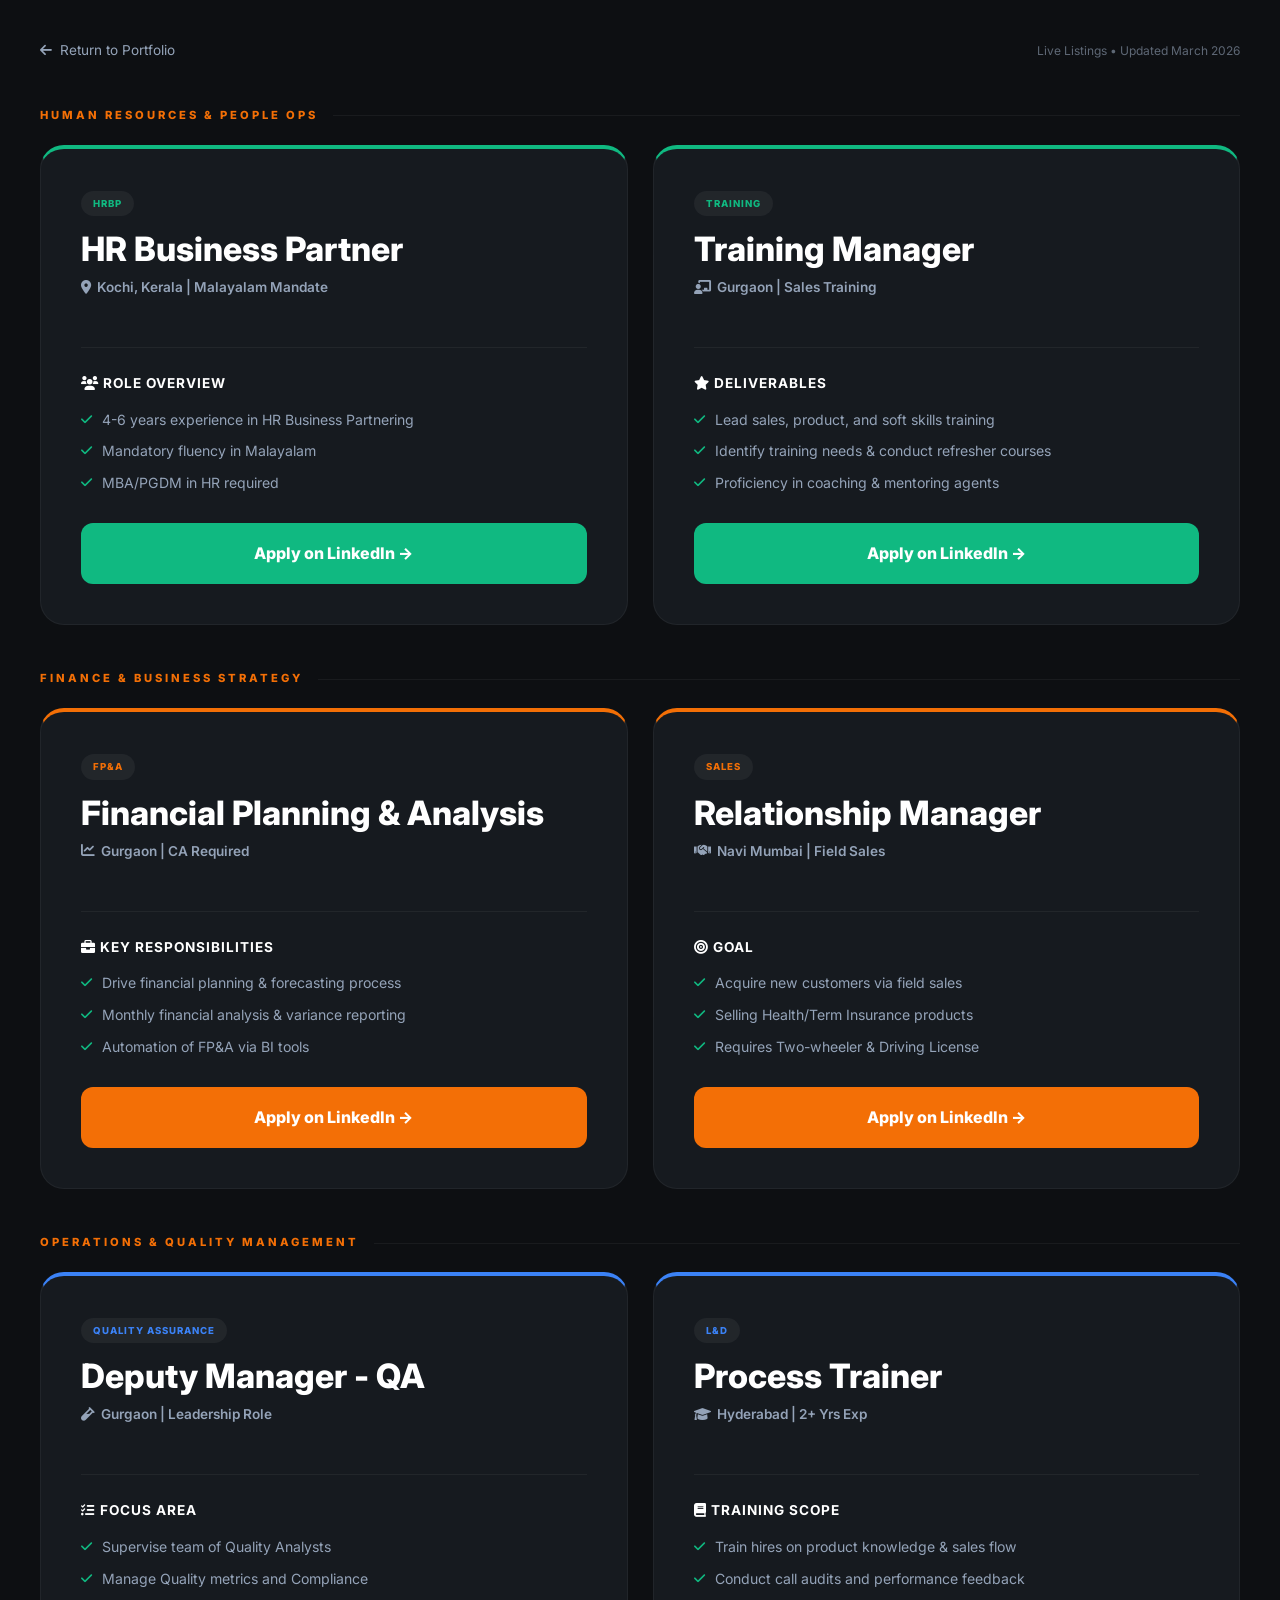
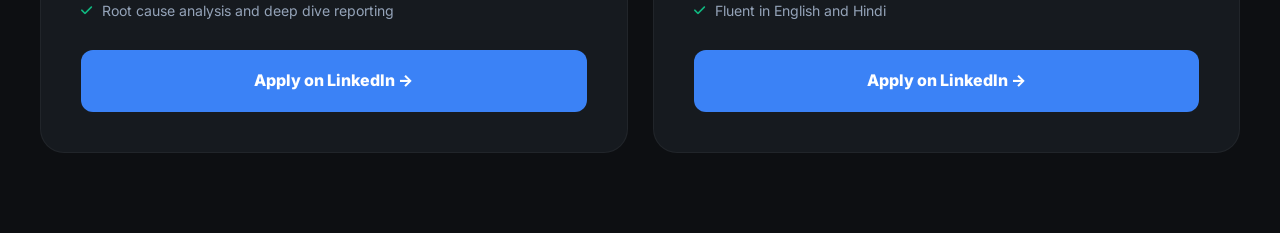
==== commit 88383fc2: "Update jobs.html" ====
--- a/jobs.html
+++ b/jobs.html
@@ -3,19 +3,9 @@
 <head>
     <meta charset="UTF-8">
     <meta name="viewport" content="width=device-width, initial-scale=1.0">
-    <title>Debarghya Kundu | Analyst Portfolio</title>
-
-    <script async src="https://www.googletagmanager.com/gtag/js?id=G-BSB6BDM6JR"></script>
-    <script>
-      window.dataLayer = window.dataLayer || [];
-      function gtag(){dataLayer.push(arguments);}
-      gtag('js', new Date());
-      gtag('config', 'G-E7JJW7PZ36');
-    </script>
-
+    <title>Hiring Dashboard | Debarghya Kundu</title>
     <link href="https://fonts.googleapis.com/css2?family=Inter:wght@300;400;600;800&display=swap" rel="stylesheet">
     <link rel="stylesheet" href="https://cdnjs.cloudflare.com/ajax/libs/font-awesome/6.0.0/css/all.min.css">
-
     <style>
         :root {
             --primary: #f36f06;
@@ -25,458 +15,254 @@
             --text-dim: #94a3b8;
             --radius: 24px;
             --accent: #10b981;
-        }
-
-        * { margin: 0; padding: 0; box-sizing: border-box; font-family: 'Inter', sans-serif; scroll-behavior: smooth; }
-        body { background: var(--bg); color: var(--text); padding: 20px; line-height: 1.6; }
-
-        .container { max-width: 1250px; margin: 0 auto; display: flex; flex-direction: column; gap: 25px; }
-
-        /* --- Scroll Offset Fix --- */
-        #experience, #skills, #projects, #contact {
-            scroll-margin-top: 90px;
-        }
-        .marquee {
-    display: flex;
-    overflow: hidden;
-    gap: 40px;
-    padding: 20px 0;
-    opacity: 0.5;
-    user-select: none;
-    mask-image: linear-gradient(to right, transparent, black 10%, black 90%, transparent);
-}
-@keyframes blink-glow {
-    0% {
-        box-shadow: 0 0 0 0 rgba(16, 185, 129, 0.7);
-        transform: scale(1);
-    }
-    50% {
-        box-shadow: 0 0 20px 10px rgba(16, 185, 129, 0);
-        transform: scale(1.05);
-    }
-    100% {
-        box-shadow: 0 0 0 0 rgba(16, 185, 129, 0);
-        transform: scale(1);
-    }
-}
-
-.job-btn-blink {
-    animation: blink-glow 2s infinite ease-in-out;
-    position: relative;
-    overflow: hidden;
-}
-
-/* Optional: Add a "Live" dot inside the button */
-.live-dot {
-    width: 8px;
-    height: 8px;
-    background-color: #ff4b2b;
-    border-radius: 50%;
-    display: inline-block;
-    margin-right: 5px;
-    box-shadow: 0 0 10px #ff4b2b;
-}
-.marquee-content {
-    display: flex;
-    gap: 40px;
-    animation: scroll 10s linear infinite;
-    white-space: nowrap;
-}
-@keyframes scroll {
-    from { transform: translateX(0); }
-    to { transform: translateX(-50%); }
-}
-
-
-        /* --- Utility Nav --- */
-        .utility-bar {
-            display: flex; justify-content: space-between; align-items: center;
-            padding: 12px 25px; background: var(--card); border-radius: 50px;
-            border: 1px solid rgba(255,255,255,0.05); position: sticky; top: 10px; z-index: 1000;
-            backdrop-filter: blur(10px);
-        }
-        .user-chip { display: flex; align-items: center; gap: 12px; text-decoration: none; color: white; }
-        .user-chip img { width: 35px; height: 35px; border-radius: 50%; border: 2px solid var(--primary); }
+            --blue: #3b82f6;
+            --purple: #a855f7;
+        }
+
+        * { margin: 0; padding: 0; box-sizing: border-box; }
+        body { 
+            background: var(--bg); 
+            color: var(--text); 
+            font-family: 'Inter', sans-serif; 
+            line-height: 1.6; 
+            padding: 40px; 
+            min-height: 100vh;
+        }
         
-        /* New Nav Links Styling */
-        .nav-links { display: flex; gap: 20px; }
-        .nav-item { 
+        .dashboard-container { 
+            max-width: 1300px; 
+            margin: 0 auto; 
+            width: 100%;
+        }
+        
+        .header-meta {
+            display: flex;
+            justify-content: space-between;
+            align-items: center;
+            margin-bottom: 20px;
+        }
+
+        .back-link { 
+            text-decoration: none; 
             color: var(--text-dim); 
-            text-decoration: none; 
             font-size: 0.85rem; 
-            font-weight: 600; 
+            display: inline-flex; 
+            align-items: center; 
+            gap: 8px; 
             transition: 0.3s; 
         }
-        .nav-item:hover { color: var(--primary); }
-
-        .social-nav { display: flex; gap: 10px; }
-        .icon-btn { 
-            width: 40px; height: 40px; display: flex; align-items: center; justify-content: center;
-            background: rgba(255,255,255,0.03); border-radius: 50%; color: var(--text-dim);
-            text-decoration: none; transition: 0.3s; border: 1px solid rgba(255,255,255,0.05);
-        }
-        .icon-btn:hover { background: var(--primary); color: white; transform: translateY(-3px); }
+        .back-link:hover { color: var(--primary); }
+
+        .timestamp { font-size: 0.75rem; color: var(--text-dim); opacity: 0.6; }
+
+        .section-label {
+            font-size: 0.7rem; color: var(--primary); letter-spacing: 3px;
+            text-transform: uppercase; font-weight: 800; margin: 45px 0 20px 0;
+            display: flex; align-items: center; gap: 15px;
+        }
+        .section-label::after { content: ''; flex: 1; height: 1px; background: rgba(255,255,255,0.05); }
+
+        .jobs-row { 
+            display: grid; 
+            grid-template-columns: 1fr 1fr; 
+            gap: 25px; 
+            align-items: stretch;
+            margin-bottom: 40px;
+        }
+
+        .job-card-fixed { 
+            background: var(--card); 
+            border-radius: var(--radius); 
+            padding: 40px; 
+            border: 1px solid rgba(255,255,255,0.05); 
+            display: flex;
+            flex-direction: column;
+            transition: 0.4s cubic-bezier(0.175, 0.885, 0.32, 1.275);
+        }
+
+        .job-card-fixed:hover { 
+            border-color: rgba(255, 255, 255, 0.1);
+            transform: translateY(-5px); 
+            box-shadow: 0 20px 40px rgba(0,0,0,0.4);
+        }
+
+        .card-header { margin-bottom: 25px; }
+        .role-badge { 
+            font-size: 0.6rem; font-weight: 800; text-transform: uppercase; letter-spacing: 1px;
+            background: rgba(255,255,255,0.05); padding: 5px 12px; border-radius: 50px; margin-bottom: 15px; display: inline-block;
+        }
         
-
-        /* --- Hero --- */
-        .hero {
-            display: grid; grid-template-columns: 1.2fr 0.8fr; gap: 40px; align-items: center;
-            background: var(--card); padding: 60px; border-radius: 40px; border: 1px solid rgba(255,255,255,0.03);
-        }
-        .hero h1 { font-size: 3.5rem; font-weight: 800; line-height: 1.1; margin-bottom: 20px; }
-        .hero p { color: var(--text-dim); margin-bottom: 30px; font-size: 1.1rem; border-left: 3px solid var(--primary); padding-left: 20px; }
-        .profile-halo {
-            width: 280px; height: 280px; margin: 0 auto; position: relative;
-            border-radius: 50%; padding: 10px; border: 2px dashed var(--primary);
-        }
-        .profile-img { width: 100%; height: 100%; border-radius: 50%; object-fit: cover; transition: 0.5s; }
-
-        /* --- Experience Styles --- */
-        .exp-header { display: flex; align-items: center; gap: 15px; margin-bottom: 12px; }
-        .company-logo {
-            width: 48px; height: 48px; background: rgba(255, 255, 255, 0.05);
-            border-radius: 12px; padding: 6px; object-fit: contain; border: 1px solid rgba(255, 255, 255, 0.1);
-            transition: 0.3s cubic-bezier(0.4, 0, 0.2, 1);
-        }
-        .exp-item:hover .company-logo { border-color: var(--primary); background: rgba(255, 255, 255, 0.1); transform: translateY(-2px); }
-        .exp-title-group { display: flex; flex-direction: column; }
-        .exp-item h3 { margin-bottom: 2px; font-size: 1.2rem; color: #fff; }
-        .exp-item b { margin-bottom: 12px; color: var(--primary); font-size: 0.8rem; display: block; letter-spacing: 1px; }
-
-        /* --- Dashboard --- */
-        .dashboard-grid { display: grid; grid-template-columns: 1.3fr 0.7fr; gap: 25px; }
-        .panel { background: var(--card); padding: 35px; border-radius: var(--radius); border: 1px solid rgba(255,255,255,0.03); height: 100%; }
-        .panel-header { font-size: 0.75rem; letter-spacing: 3px; color: var(--primary); text-transform: uppercase; margin-bottom: 30px; display: block; font-weight: 800; }
-
-        /* --- Expanded Experience --- */
-        .exp-tree { position: relative; padding-left: 30px; border-left: 2px solid rgba(255,255,255,0.05); }
-        .exp-item { position: relative; margin-bottom: 45px; }
-        .exp-item::before { 
-            content: ''; position: absolute; left: -39px; top: 5px; 
-            width: 16px; height: 16px; background: var(--primary); border-radius: 50%; 
-            box-shadow: 0 0 10px var(--primary);
-        }
-        .exp-item ul { list-style: none; }
-        .exp-item li { font-size: 0.88rem; color: var(--text-dim); margin-bottom: 8px; position: relative; padding-left: 15px; }
-        .exp-item li::before { content: '→'; position: absolute; left: 0; color: var(--primary); }
-
-        /* --- Skills --- */
-        .skill-group { margin-bottom: 25px; }
-        .skill-label { font-size: 0.7rem; color: var(--text-dim); margin-bottom: 10px; display: block; font-weight: 600; }
-        .tag-cloud { display: flex; flex-wrap: wrap; gap: 8px; }
-        .tag { 
-            background: rgba(255,255,255,0.03); padding: 8px 14px; border-radius: 10px; 
-            font-size: 0.75rem; color: var(--text-dim); border: 1px solid transparent; transition: 0.3s;
-        }
-        .tag:hover { border-color: var(--primary); color: white; transform: translateY(-3px); }
-
-        /* --- Implementation Projects --- */
-        .project-grid { display: grid; grid-template-columns: repeat(auto-fit, minmax(350px, 1fr)); gap: 20px; }
-        .project-card { background: rgba(255,255,255,0.02); padding: 30px; border-radius: var(--radius); border: 1px solid rgba(255,255,255,0.05); transition: 0.4s; }
-        .project-card:hover { border-color: var(--primary); transform: translateY(-5px); }
-        .impl-box { background: rgba(0,0,0,0.3); padding: 18px; border-radius: 18px; margin-top: 20px; font-size: 0.82rem; border-left: 3px solid var(--accent); }
-        .impl-box div { margin-bottom: 8px; }
-        .impl-box b { color: var(--accent); text-transform: uppercase; font-size: 0.7rem; letter-spacing: 1px; }
-
-        /* --- Stats --- */
-        .ach-grid { display: grid; grid-template-columns: repeat(3, 1fr); gap: 15px; }
-        .ach-box { background: var(--card); padding: 25px; border-radius: 20px; border: 1px solid rgba(255,255,255,0.03); text-align: center; }
-
-        @media (max-width: 900px) { 
-            .hero, .dashboard-grid, .ach-grid { grid-template-columns: 1fr; } 
-            .nav-links { display: none; }
+        h2 { font-size: 2.1rem; font-weight: 800; line-height: 1.1; margin-bottom: 8px; }
+        .loc { font-weight: 600; font-size: 0.85rem; display: flex; align-items: center; gap: 6px; line-height: 1.4; margin-top: 10px; color: var(--text-dim); }
+
+        .job-body { flex-grow: 1; margin-top: 25px; padding-top: 25px; border-top: 1px solid rgba(255,255,255,0.05); }
+        .job-body h3 { font-size: 0.85rem; color: #fff; margin-bottom: 15px; text-transform: uppercase; letter-spacing: 1px; }
+
+        ul { list-style: none; margin-bottom: 30px; }
+        li { color: var(--text-dim); font-size: 0.88rem; margin-bottom: 12px; display: flex; gap: 10px; line-height: 1.4; }
+        li i { margin-top: 4px; font-size: 0.8rem; color: var(--accent); }
+
+        .apply-btn-wide { 
+            display: block; text-align: center; background: var(--primary); color: white; 
+            text-decoration: none; padding: 18px; border-radius: 12px; font-weight: 800; transition: 0.3s;
+        }
+        .apply-btn-wide:hover { filter: brightness(1.1); transform: scale(1.02); }
+
+        @media (max-width: 1100px) {
+            .jobs-row { grid-template-columns: 1fr; }
+            body { padding: 20px; }
+            h2 { font-size: 1.7rem; }
         }
     </style>
 </head>
 <body>
-<audio id="bgm" loop>
+<audio id="bgm" loop preload="auto">
     <source src="Coolie-Powerhouse-Bgm.mp3" type="audio/mpeg">
 </audio>
 
 <script>
-function startJobsWithMusic() {
     const audio = document.getElementById('bgm');
-    audio.volume = 0.7; // High volume for impact
+    audio.volume = 0.25; // High impact volume
+
+    const attemptPlay = () => {
+        audio.play().then(() => {
+            console.log("BGM Started Instantly");
+            // Remove listeners once playing
+            ['click', 'mousemove', 'scroll', 'touchstart'].forEach(evt => {
+                document.removeEventListener(evt, attemptPlay);
+            });
+        }).catch(() => {
+            console.log("Waiting for interaction...");
+        });
+    };
+
+    // 1. Try to play immediately (works if coming from a link click)
+    window.addEventListener('DOMContentLoaded', attemptPlay);
     
-    // 1. Start the music IMMEDIATELY on click
-    audio.play();
-
-    // 2. Wait a tiny fraction of a second so the ear catches the beat, then switch pages
-    setTimeout(() => {
-        window.location.href = "jobs.html?playing=true";
-    }, 100); 
-}
+    // 2. Fallback: Catch the very first movement
+    document.addEventListener('click', attemptPlay);
+    document.addEventListener('mousemove', attemptPlay);
+    document.addEventListener('scroll', attemptPlay);
+    document.addEventListener('touchstart', attemptPlay);
 </script>
 
-<div class="container">
-    <nav class="utility-bar">
-        <a href="#" class="user-chip">
-            <img src="images\portfolio image.jpg" alt="DK">
-            <span><b>Debarghya</b> Kundu</span>
-        </a>
-
-        <div class="nav-links">
-            <a href="#experience" class="nav-item">Experience</a>
-            <a href="#skills" class="nav-item">Skills</a>
-            <a href="#projects" class="nav-item">Projects</a>
-            <a href="#contact" class="nav-item">Contact</a>
-        </div>
-
-        <div class="social-nav">
-            <a href="https://github.com/debarghyakundu123" target="_blank" class="icon-btn"><i class="fab fa-github"></i></a>
-            <a href="https://www.linkedin.com/in/debarghya-kundu-93969018b/" target="_blank" class="icon-btn"><i class="fab fa-linkedin"></i></a>
-            <a href="https://leetcode.com/u/debarghyakundu/" target="_blank" class="icon-btn"><i class="fas fa-code"></i></a>
-            <div class="icon-btn" onclick="copyEmail()" style="cursor:pointer; background: var(--primary); color: white;"><i class="fas fa-envelope"></i></div>
-        </div>
-    </nav>
-
-
-    <section class="hero">
-        <div>
-            <span style="color:var(--primary); letter-spacing: 3px; font-size: 0.75rem; font-weight: 800;">INSIGHT ARCHITECT</span>
-            <h1>Data-Driven <br> Impact at Scale</h1>
-            <p>IT Undergraduate at MSIT. Driving revenue growth through ML automation, exploratory analysis, and product-oriented data strategy.</p>
-        <div style="display: flex; gap: 15px; flex-wrap: wrap;">
-            <a href="#projects" class="tag" style="background: var(--primary); color: white; padding: 12px 25px; font-weight: 600; text-decoration: none; border-radius: 12px;">View Implementations</a>
-            
-            <a href="https://drive.google.com/uc?export=download&id=1WRQx_t4karSYaD3zJjohQY3qpDL1Wous" target="_blank" class="tag" style="padding: 12px 25px; font-weight: 600; text-decoration: none; border: 1px solid rgba(255,255,255,0.1); border-radius: 12px;">Download Resume</a>
-            
-            <a href="article.html" class="tag" style="border: 1px solid var(--primary); color: var(--primary); padding: 12px 25px; font-weight: 600; text-decoration: none; border-radius: 12px; display: flex; align-items: center; gap: 8px;">
-                <i class="fas fa-pen-nib"></i> Articles
-            </a>
-            <a href="jobs.html" class="tag job-btn-blink" style="background: var(--accent); color: white; border: none; padding: 12px 25px; font-weight: 600; text-decoration: none; border-radius: 12px; display: flex; align-items: center; gap: 8px;">
-            <span class="live-dot"></span>
-            <i class="fas fa-briefcase"></i> Job Opportunities
-        </a>
-        </div>
-        </div>
-        <div class="profile-halo">
-            <img src="images\portfolio image.jpg" alt="Debarghya" class="profile-img">
-        </div>
-    </section>
-    <div class="ach-grid" style="margin-bottom: 25px;">
-    <div class="ach-box" style="padding: 15px;">
-        <span style="color: var(--primary); font-weight: 800; font-size: 1.5rem;">18%</span>
-        <p style="font-size: 0.7rem; color: var(--text-dim); text-transform: uppercase;">Retention Boost</p>
-    </div>
-    <div class="ach-box" style="padding: 15px;">
-        <span style="color: var(--primary); font-weight: 800; font-size: 1.5rem;">50K+</span>
-        <p style="font-size: 0.7rem; color: var(--text-dim); text-transform: uppercase;">Transactions Analyzed</p>
-    </div>
-    <div class="ach-box" style="padding: 15px;">
-        <span style="color: var(--primary); font-weight: 800; font-size: 1.5rem;">40%</span>
-        <p style="font-size: 0.7rem; color: var(--text-dim); text-transform: uppercase;">ETL Time Reduced</p>
+<div class="dashboard-container">
+    <div class="header-meta">
+        <a href="index.html" class="back-link"><i class="fas fa-arrow-left"></i> Return to Portfolio</a>
+        <div class="timestamp">Live Listings • Updated March 2026</div>
+    </div>
+
+    <div class="section-label">Human Resources & People Ops</div>
+    <div class="jobs-row">
+        <div class="job-card-fixed" style="border-top: 4px solid var(--accent);">
+            <div class="card-header">
+                <span class="role-badge" style="color: var(--accent);">HRBP</span>
+                <h2>HR Business Partner</h2>
+                <div class="loc"><i class="fas fa-map-marker-alt"></i> Kochi, Kerala | Malayalam Mandate</div>
+            </div>
+            <div class="job-body">
+                <h3><i class="fas fa-users"></i> Role Overview</h3>
+                <ul>
+                    <li><i class="fas fa-check"></i> 4-6 years experience in HR Business Partnering</li>
+                    <li><i class="fas fa-check"></i> Mandatory fluency in Malayalam</li>
+                    <li><i class="fas fa-check"></i> MBA/PGDM in HR required</li>
+                </ul>
+            </div>
+            <a href="https://www.linkedin.com/jobs/search/?alertAction=viewjobs&currentJobId=4384482765&f_C=303524&f_TPR=a1773616376-&geoId=92000000&keywords=&origin=JOB_ALERT_IN_APP_NOTIFICATION&originToLandingJobPostings=4364772093&savedSearchId=15507386044&sortBy=R" target="_blank" class="apply-btn-wide" style="background: var(--accent);">Apply on LinkedIn →</a>
+        </div>
+
+        <div class="job-card-fixed" style="border-top: 4px solid var(--accent);">
+            <div class="card-header">
+                <span class="role-badge" style="color: var(--accent);">Training</span>
+                <h2>Training Manager</h2>
+                <div class="loc"><i class="fas fa-chalkboard-teacher"></i> Gurgaon | Sales Training</div>
+            </div>
+            <div class="job-body">
+                <h3><i class="fas fa-star"></i> Deliverables</h3>
+                <ul>
+                    <li><i class="fas fa-check"></i> Lead sales, product, and soft skills training</li>
+                    <li><i class="fas fa-check"></i> Identify training needs & conduct refresher courses</li>
+                    <li><i class="fas fa-check"></i> Proficiency in coaching & mentoring agents</li>
+                </ul>
+            </div>
+            <a href="https://www.linkedin.com/jobs/search/?alertAction=viewjobs&currentJobId=4384025037&f_C=303524&f_TPR=a1773616376-&geoId=92000000&keywords=&origin=JOB_ALERT_IN_APP_NOTIFICATION&originToLandingJobPostings=4364772093&savedSearchId=15507386044&sortBy=R" target="_blank" class="apply-btn-wide" style="background: var(--accent);">Apply on LinkedIn →</a>
+        </div>
+    </div>
+
+    <div class="section-label">Finance & Business Strategy</div>
+    <div class="jobs-row">
+        <div class="job-card-fixed" style="border-top: 4px solid var(--primary);">
+            <div class="card-header">
+                <span class="role-badge" style="color: var(--primary);">FP&A</span>
+                <h2>Financial Planning & Analysis</h2>
+                <div class="loc"><i class="fas fa-chart-line"></i> Gurgaon | CA Required</div>
+            </div>
+            <div class="job-body">
+                <h3><i class="fas fa-briefcase"></i> Key Responsibilities</h3>
+                <ul>
+                    <li><i class="fas fa-check"></i> Drive financial planning & forecasting process</li>
+                    <li><i class="fas fa-check"></i> Monthly financial analysis & variance reporting</li>
+                    <li><i class="fas fa-check"></i> Automation of FP&A via BI tools</li>
+                </ul>
+            </div>
+            <a href="https://www.linkedin.com/jobs/search/?alertAction=viewjobs&currentJobId=4384489370&f_C=303524&f_TPR=a1773616376-&geoId=92000000&keywords=&origin=JOB_ALERT_IN_APP_NOTIFICATION&originToLandingJobPostings=4364772093&savedSearchId=15507386044&sortBy=R" target="_blank" class="apply-btn-wide">Apply on LinkedIn →</a>
+        </div>
+
+        <div class="job-card-fixed" style="border-top: 4px solid var(--primary);">
+            <div class="card-header">
+                <span class="role-badge" style="color: var(--primary);">Sales</span>
+                <h2>Relationship Manager</h2>
+                <div class="loc"><i class="fas fa-handshake"></i> Navi Mumbai | Field Sales</div>
+            </div>
+            <div class="job-body">
+                <h3><i class="fas fa-bullseye"></i> Goal</h3>
+                <ul>
+                    <li><i class="fas fa-check"></i> Acquire new customers via field sales</li>
+                    <li><i class="fas fa-check"></i> Selling Health/Term Insurance products</li>
+                    <li><i class="fas fa-check"></i> Requires Two-wheeler & Driving License</li>
+                </ul>
+            </div>
+            <a href="https://www.linkedin.com/jobs/search/?alertAction=viewjobs&currentJobId=4384472126&f_C=303524&f_TPR=a1773616376-&geoId=92000000&keywords=&origin=JOB_ALERT_IN_APP_NOTIFICATION&originToLandingJobPostings=4364772093&savedSearchId=15507386044&sortBy=R" target="_blank" class="apply-btn-wide">Apply on LinkedIn →</a>
+        </div>
+    </div>
+
+    <div class="section-label">Operations & Quality Management</div>
+    <div class="jobs-row">
+        <div class="job-card-fixed" style="border-top: 4px solid var(--blue);">
+            <div class="card-header">
+                <span class="role-badge" style="color: var(--blue);">Quality Assurance</span>
+                <h2>Deputy Manager - QA</h2>
+                <div class="loc"><i class="fas fa-vial"></i> Gurgaon | Leadership Role</div>
+            </div>
+            <div class="job-body">
+                <h3><i class="fas fa-tasks"></i> Focus Area</h3>
+                <ul>
+                    <li><i class="fas fa-check"></i> Supervise team of Quality Analysts</li>
+                    <li><i class="fas fa-check"></i> Manage Quality metrics and Compliance</li>
+                    <li><i class="fas fa-check"></i> Root cause analysis and deep dive reporting</li>
+                </ul>
+            </div>
+            <a href="https://www.linkedin.com/jobs/search/?alertAction=viewjobs&currentJobId=4384031616&f_C=303524&f_TPR=a1773616376-&geoId=92000000&keywords=&origin=JOB_ALERT_IN_APP_NOTIFICATION&originToLandingJobPostings=4364772093&savedSearchId=15507386044&sortBy=R" target="_blank" class="apply-btn-wide" style="background: var(--blue);">Apply on LinkedIn →</a>
+        </div>
+
+        <div class="job-card-fixed" style="border-top: 4px solid var(--blue);">
+            <div class="card-header">
+                <span class="role-badge" style="color: var(--blue);">L&D</span>
+                <h2>Process Trainer</h2>
+                <div class="loc"><i class="fas fa-graduation-cap"></i> Hyderabad | 2+ Yrs Exp</div>
+            </div>
+            <div class="job-body">
+                <h3><i class="fas fa-book"></i> Training Scope</h3>
+                <ul>
+                    <li><i class="fas fa-check"></i> Train hires on product knowledge & sales flow</li>
+                    <li><i class="fas fa-check"></i> Conduct call audits and performance feedback</li>
+                    <li><i class="fas fa-check"></i> Fluent in English and Hindi</li>
+                </ul>
+            </div>
+            <a href="https://www.linkedin.com/jobs/search/?alertAction=viewjobs&currentJobId=4384428896&f_C=303524&f_TPR=a1773616376-&geoId=92000000&keywords=&origin=JOB_ALERT_IN_APP_NOTIFICATION&originToLandingJobPostings=4364772093&savedSearchId=15507386044&sortBy=R" target="_blank" class="apply-btn-wide" style="background: var(--blue);">Apply on LinkedIn →</a>
+        </div>
     </div>
 </div>
-<div class="marquee">
-    <div class="marquee-content">
-        <span><i class="fab fa-python"></i> PYTHON</span>
-        <span><i class="fas fa-database"></i> SQL</span>
-        <span><i class="fas fa-chart-bar"></i> TABLEAU</span>
-        <span><i class="fas fa-cloud"></i> AWS</span>
-        <span><i class="fas fa-brain"></i> SCIKIT-LEARN</span>
-        <span><i class="fab fa-docker"></i> DOCKER</span>
-        <span><i class="fab fa-python"></i> PYTHON</span>
-        <span><i class="fas fa-database"></i> SQL</span>
-        <span><i class="fas fa-chart-bar"></i> TABLEAU</span>
-        <span><i class="fas fa-cloud"></i> AWS</span>
-        <span><i class="fas fa-brain"></i> SCIKIT-LEARN</span>
-        <span><i class="fab fa-docker"></i> DOCKER</span>
-    </div>
-</div>
-
-
-
-    <div class="dashboard-grid">
-        <div class="panel" id="experience">
-            <span class="panel-header">Experience / Internship</span>
-            <div class="exp-tree">
-                <div class="exp-item">
-                    <div class="exp-header">
-                        <img src="images\pblogo.avif" alt="Policybazaar" class="company-logo">
-                        <div class="exp-title-group">
-                            <h3>Executive Data Analyst | Policybazaar</h3>
-                            <b>SEPT 2025 - PRESENT</b>
-                        </div>
-                    </div>
-                    <ul>
-                        <li>Supporting Health Insurance Analytics by deriving business metrics from high-velocity policy datasets.</li>
-                        <li>Built ML data segmentation models to target high-value cohorts, boosting retention efficiency by 18%.</li>
-                        <li>Architected Python pipelines (Pandas/NumPy) for ETL, reducing manual data reporting time by 40%.</li>
-                    </ul>
-                </div>
-
-                <div class="exp-item">
-                    <div class="exp-header">
-                        <img src="images\upgradlogo.png" alt="UpGrad" class="company-logo">
-                        <div class="exp-title-group">
-                            <h3>Product Quality Analyst Intern | UpGrad</h3>
-                            <b>APRIL 2025 - JULY 2025</b>
-                        </div>
-                    </div>
-                    <ul>
-                        <li>Audited 600+ user interaction hours to resolve 30+ high-impact UX friction points.</li>
-                        <li>Designed dynamic KPI dashboards resulting in a 25% reduction in student complaints.</li>
-                        <li>Applied anomaly detection and data quality checks to align insights with stakeholder experience goals.</li>
-                    </ul>
-                </div>
-
-                <div class="exp-item">
-                    <div class="exp-header">
-                        <img src="images\quantiumlogo.jpg" alt="Quantium" class="company-logo">
-                        <div class="exp-title-group">
-                            <h3>Data Analytics Research Intern | Quantium</h3>
-                            <b>AUG 2024 - SEPT 2024</b>
-                        </div>
-                    </div>
-                    <ul>
-                        <li>Engineered a pipeline to process 50K+ transactions for large-scale trend and behavior reporting.</li>
-                        <li>Identified 3 actionable purchasing patterns via EDA, driving a 15% increase in Average Order Value (AOV).</li>
-                        <li>Translated complex statistical findings into strategic roadmaps for stakeholder decision-making.</li>
-                    </ul>
-                </div>
-            </div>
-        </div>
-
-        <div class="panel" id="skills">
-            <span class="panel-header">Technical Skills & Stack</span>
-            
-            
-            <div class="skill-group">
-                <span class="skill-label"><i class="fas fa-terminal" style="margin-right: 8px;"></i> CORE PROGRAMMING</span>
-                <div class="tag-cloud">
-                    <div class="tag" style="border-left: 2px solid var(--primary);">Python (Expert)</div>
-                    <div class="tag">SQL (PostgreSQL/MySQL)</div>
-                    <div class="tag">C++</div>
-                    <div class="tag">Data Structures & Algos</div>
-                </div>
-            </div>
-
-            <div class="skill-group">
-                <span class="skill-label"><i class="fas fa-microchip" style="margin-right: 8px;"></i> MACHINE LEARNING & AI</span>
-                <div class="tag-cloud">
-                    <div class="tag">Scikit-learn</div>
-                    <div class="tag">TensorFlow</div>
-                    <div class="tag">PyTorch</div>
-                    <div class="tag">NLP (Llama-3/GPT)</div>
-                    <div class="tag">Feature Engineering</div>
-                </div>
-            </div>
-
-            <div class="skill-group">
-                <span class="skill-label"><i class="fas fa-chart-pie" style="margin-right: 8px;"></i> ANALYTICS & BI</span>
-                <div class="tag-cloud">
-                    <div class="tag">Pandas / NumPy</div>
-                    <div class="tag">Tableau</div>
-                    <div class="tag">Power BI</div>
-                    <div class="tag">Exploratory Data Analysis</div>
-                    <div class="tag">A/B Testing</div>
-                </div>
-            </div>
-
-            <div class="skill-group">
-                <span class="skill-label"><i class="fas fa-layer-group" style="margin-right: 8px;"></i> INFRA & DEPLOYMENT</span>
-                <div class="tag-cloud">
-                    <div class="tag">AWS</div>
-                    <div class="tag">Git/GitHub</div>
-                    <div class="tag">Streamlit</div>
-                    <div class="tag">Docker (Basics)</div>
-                    <div class="tag">Google Colab</div>
-                </div>
-            </div>
-
-            <div class="skill-group" style="margin-top: 25px; border-top: 1px solid rgba(255,255,255,0.05); padding-top: 20px;">
-                <span class="skill-label">ACADEMIC FOUNDATION</span>
-                <div style="display: flex; justify-content: space-between; align-items: flex-end;">
-                    <div>
-                        <p style="font-size: 0.85rem; color: #fff; margin-bottom: 2px; font-weight: 600;">Maharaja Surajmal Institute of Technology</p>
-                        <p style="font-size: 0.75rem; color: var(--text-dim);">B.Tech Information Technology • 2022-26</p>
-                    </div>
-                    <div style="text-align: right;">
-                        <span style="display: block; font-size: 0.65rem; color: var(--text-dim); letter-spacing: 1px;">AGGREGATE</span>
-                        <span style="color: var(--primary); font-weight: 800; font-size: 1.1rem;">8.91 CGPA</span>
-                    </div>
-                </div>
-            </div>
-        </div>
-    </div>
-
-    <div class="panel" id="projects">
-        <span class="panel-header">System Implementations & Impact</span>
-        <div class="project-grid">
-            <div class="project-card">
-                <div style="display: flex; justify-content: space-between; align-items: flex-start;">
-                    <h3 style="color:var(--primary)">ReAdmitIQ</h3>
-                    <span style="font-size: 0.6rem; background: rgba(243, 111, 6, 0.1); padding: 4px 8px; border-radius: 5px;">ML + LLM</span>
-                </div>
-                <div class="impl-box">
-                    <div><b>Problem:</b> Inefficient clinical readmission risk assessment.</div>
-                    <div><b>Solution:</b> Random Forest classifier + Llama-3 empathetic report generation.</div>
-                    <div><b>Impact:</b> Automated patient risk profiling with 1-click PDF export.</div>
-                </div>
-                <a href="https://readmissionsprediction.netlify.app/splashs.html" target="_blank" style="color:var(--primary); font-size: 0.8rem; text-decoration: none; display: block; margin-top: 20px; font-weight: 600;">Launch Production Instance →</a>
-            </div>
-
-            <div class="project-card">
-                <div style="display: flex; justify-content: space-between; align-items: flex-start;">
-                    <h3 style="color:var(--primary)">AskMe AI</h3>
-                    <span style="font-size: 0.6rem; background: rgba(243, 111, 6, 0.1); padding: 4px 8px; border-radius: 5px;">GROQ + LLAMA 3</span>
-                </div>
-                <div class="impl-box">
-                    <div><b>Problem:</b> High latency in RAG-based search queries.</div>
-                    <div><b>Solution:</b> Real-time Llama-3 chatbot using Groq for accelerated inference.</div>
-                    <div><b>Impact:</b> Achieved 70% faster response rates for 25+ daily active users.</div>
-                </div>
-                <a href="https://askmeaiyoursmartchat.streamlit.app/" target="_blank" style="color:var(--primary); font-size: 0.8rem; text-decoration: none; display: block; margin-top: 20px; font-weight: 600;">Launch Production Instance →</a>
-            </div>
-
-            <div class="project-card">
-                <div style="display: flex; justify-content: space-between; align-items: flex-start;">
-                    <h3 style="color:var(--primary)">News Analyzer</h3>
-                    <span style="font-size: 0.6rem; background: rgba(243, 111, 6, 0.1); padding: 4px 8px; border-radius: 5px;">RAG + GPT-3.5</span>
-                </div>
-                <div class="impl-box">
-                    <div><b>Problem:</b> Manual extraction of trends from 100+ daily articles.</div>
-                    <div><b>Solution:</b> Generative AI summarization pipeline using LangChain.</div>
-                    <div><b>Impact:</b> Reduced manual research effort by 80% via automated workflows.</div>
-                </div>
-                <a href="https://news-analysis--tool.streamlit.app/" target="_blank" style="color:var(--primary); font-size: 0.8rem; text-decoration: none; display: block; margin-top: 20px; font-weight: 600;">Launch Production Instance →</a>
-            </div>
-        </div>
-    </div>
-
-    <div class="ach-grid">
-        <div class="ach-box">
-            <i class="fas fa-award" style="color:var(--primary); font-size: 1.5rem; margin-bottom: 15px;"></i>
-            <h3>3rd / 30 Teams</h3>
-            <p style="font-size: 0.75rem; color: var(--text-dim);">Avensis Tech Fest MSIT - Web Wizard</p>
-        </div>
-        <div class="ach-box">
-            <i class="fas fa-laptop-code" style="color:var(--primary); font-size: 1.5rem; margin-bottom: 15px;"></i>
-            <h3>200+ DSA Problems</h3>
-            <p style="font-size: 0.75rem; color: var(--text-dim);">Optimization & Complexity Focus</p>
-        </div>
-        <div class="ach-box">
-            <i class="fas fa-fire" style="color:var(--primary); font-size: 1.5rem; margin-bottom: 15px;"></i>
-            <h3>Finalist (Top 10)</h3>
-            <p style="font-size: 0.75rem; color: var(--text-dim);">Veersa Hackathon Selection</p>
-        </div>
-    </div>
-
-<footer id="contact" style="text-align: center; color: var(--text-dim); padding: 80px 20px; border-top: 1px solid rgba(255,255,255,0.05);">
-    <p style="letter-spacing: 2px; font-size: 0.7rem; margin-bottom: 15px;">LET'S BUILD THE FUTURE OF DATA</p>
-    <a href="mailto:debarghyakundu319@gmail.com" style="color: var(--primary); text-decoration: none; font-size: 1.4rem; font-weight: 800;">debarghyakundu319@gmail.com</a>
-    <p style="margin-top: 25px; opacity: 0.4; font-size: 0.65rem;">&copy; 2026 DEBARGHYA KUNDU // INSIGHT ARCHITECT</p>
-</footer>
-</div>
-
-<script>
-    function copyEmail() {
-        navigator.clipboard.writeText("debarghyakundu319@gmail.com");
-        alert("Email copied to clipboard!");
-    }
-</script>
-
 
 </body>
 </html>
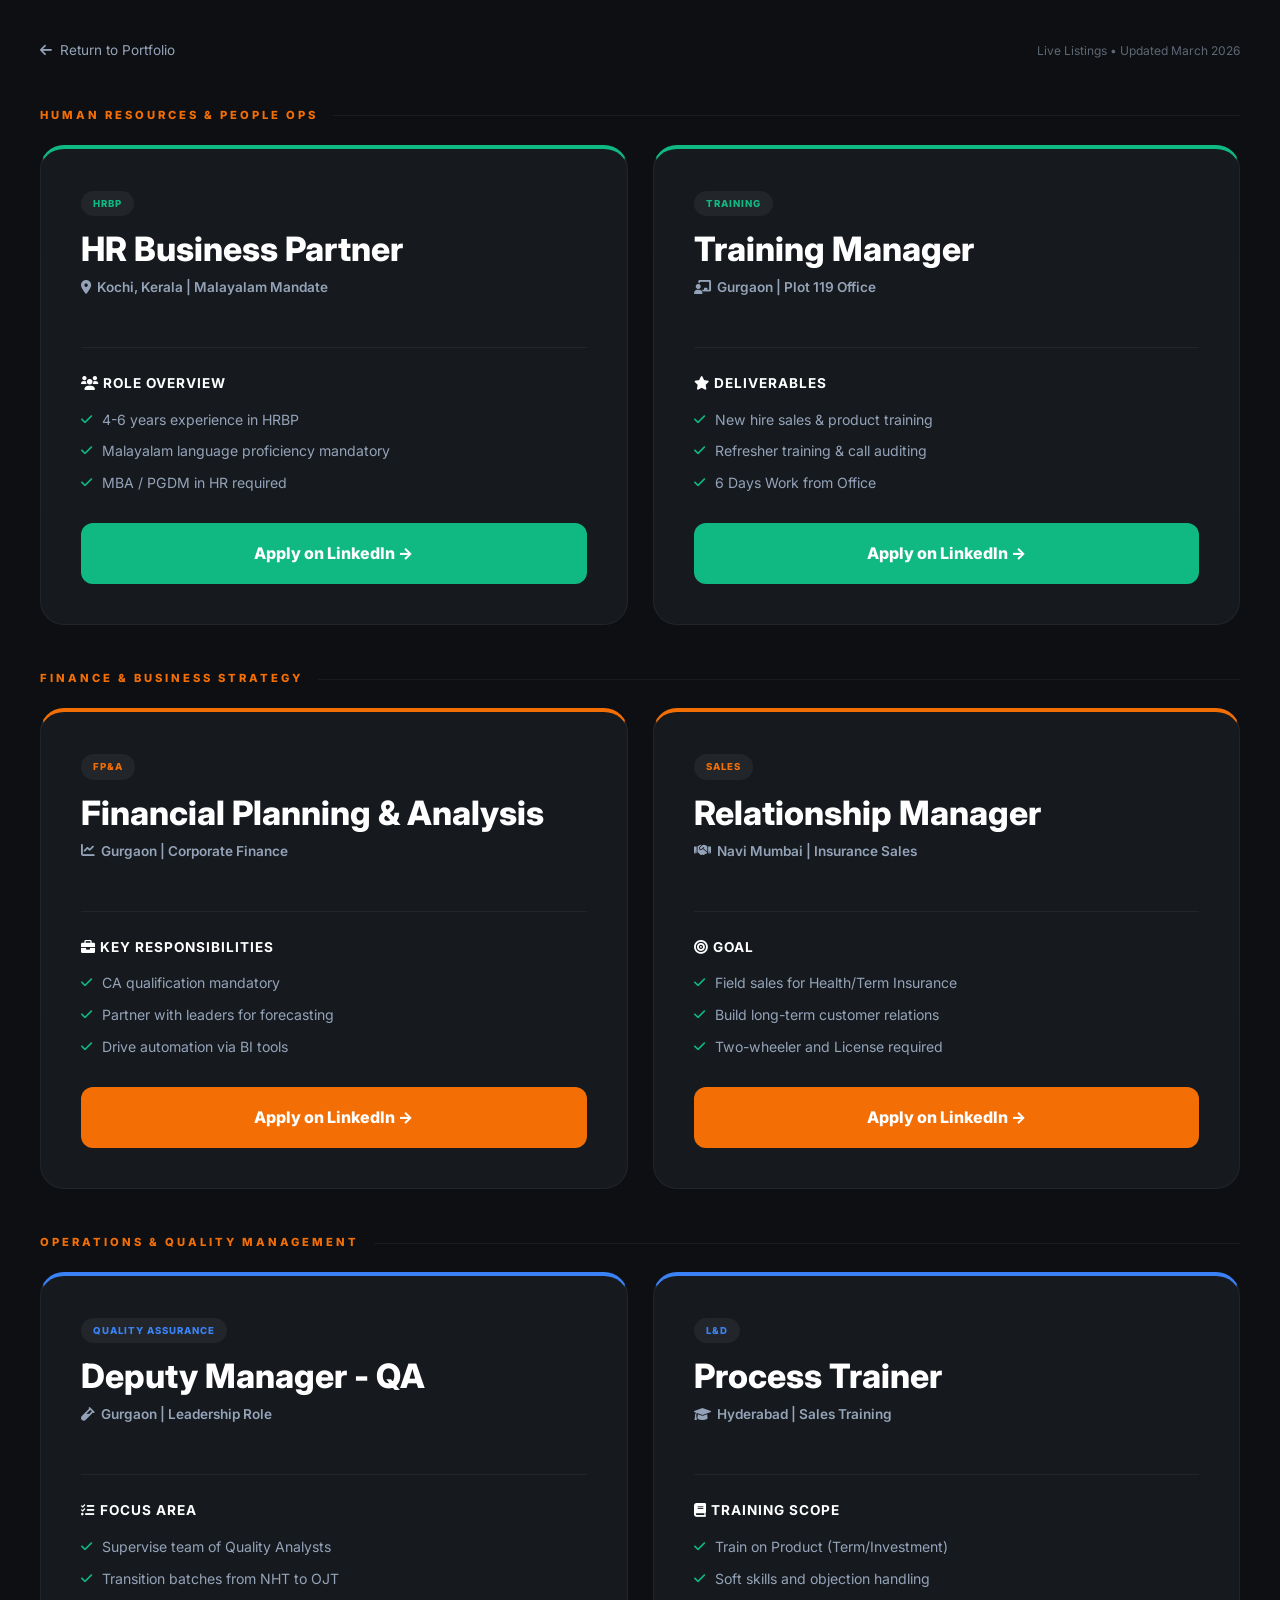
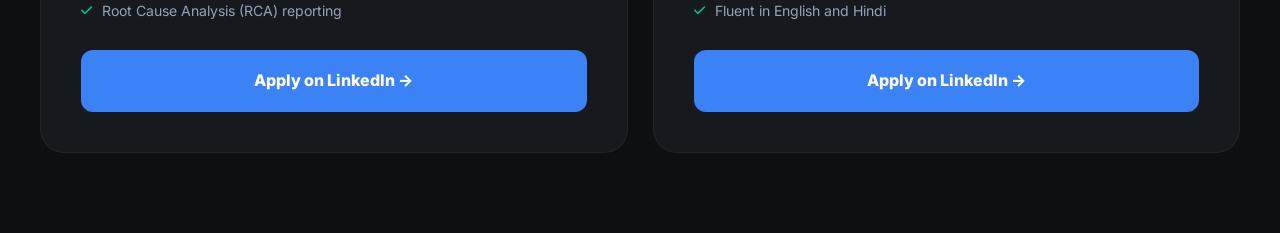
==== commit 70c76d77: "Update jobs.html" ====
--- a/jobs.html
+++ b/jobs.html
@@ -116,30 +116,40 @@
     </style>
 </head>
 <body>
+
 <audio id="bgm" loop preload="auto">
     <source src="Coolie-Powerhouse-Bgm.mp3" type="audio/mpeg">
 </audio>
 
 <script>
     const audio = document.getElementById('bgm');
-    audio.volume = 0.25; // High impact volume
+    audio.volume = 0.5; 
 
     const attemptPlay = () => {
         audio.play().then(() => {
-            console.log("BGM Started Instantly");
-            // Remove listeners once playing
+            // Remove initial trigger listeners once it starts
             ['click', 'mousemove', 'scroll', 'touchstart'].forEach(evt => {
                 document.removeEventListener(evt, attemptPlay);
             });
-        }).catch(() => {
-            console.log("Waiting for interaction...");
-        });
+        }).catch(() => {});
     };
 
-    // 1. Try to play immediately (works if coming from a link click)
+    // --- Visibility Logic: Stop when leaving, Play when returning ---
+    document.addEventListener("visibilitychange", () => {
+        if (document.hidden) {
+            audio.pause();
+            console.log("User left the tab - Music Paused");
+        } else {
+            // Only resume if we have already moved/clicked once
+            audio.play().catch(() => {
+                console.log("Waiting for interaction to resume...");
+            });
+            console.log("User returned - Music Resumed");
+        }
+    });
+
+    // Initial Triggers
     window.addEventListener('DOMContentLoaded', attemptPlay);
-    
-    // 2. Fallback: Catch the very first movement
     document.addEventListener('click', attemptPlay);
     document.addEventListener('mousemove', attemptPlay);
     document.addEventListener('scroll', attemptPlay);
@@ -163,29 +173,29 @@
             <div class="job-body">
                 <h3><i class="fas fa-users"></i> Role Overview</h3>
                 <ul>
-                    <li><i class="fas fa-check"></i> 4-6 years experience in HR Business Partnering</li>
-                    <li><i class="fas fa-check"></i> Mandatory fluency in Malayalam</li>
-                    <li><i class="fas fa-check"></i> MBA/PGDM in HR required</li>
-                </ul>
-            </div>
-            <a href="https://www.linkedin.com/jobs/search/?alertAction=viewjobs&currentJobId=4384482765&f_C=303524&f_TPR=a1773616376-&geoId=92000000&keywords=&origin=JOB_ALERT_IN_APP_NOTIFICATION&originToLandingJobPostings=4364772093&savedSearchId=15507386044&sortBy=R" target="_blank" class="apply-btn-wide" style="background: var(--accent);">Apply on LinkedIn →</a>
+                    <li><i class="fas fa-check"></i> 4-6 years experience in HRBP</li>
+                    <li><i class="fas fa-check"></i> Malayalam language proficiency mandatory</li>
+                    <li><i class="fas fa-check"></i> MBA / PGDM in HR required</li>
+                </ul>
+            </div>
+            <a href="https://www.linkedin.com/jobs/view/4384482765" target="_blank" class="apply-btn-wide" style="background: var(--accent);">Apply on LinkedIn →</a>
         </div>
 
         <div class="job-card-fixed" style="border-top: 4px solid var(--accent);">
             <div class="card-header">
                 <span class="role-badge" style="color: var(--accent);">Training</span>
                 <h2>Training Manager</h2>
-                <div class="loc"><i class="fas fa-chalkboard-teacher"></i> Gurgaon | Sales Training</div>
+                <div class="loc"><i class="fas fa-chalkboard-teacher"></i> Gurgaon | Plot 119 Office</div>
             </div>
             <div class="job-body">
                 <h3><i class="fas fa-star"></i> Deliverables</h3>
                 <ul>
-                    <li><i class="fas fa-check"></i> Lead sales, product, and soft skills training</li>
-                    <li><i class="fas fa-check"></i> Identify training needs & conduct refresher courses</li>
-                    <li><i class="fas fa-check"></i> Proficiency in coaching & mentoring agents</li>
-                </ul>
-            </div>
-            <a href="https://www.linkedin.com/jobs/search/?alertAction=viewjobs&currentJobId=4384025037&f_C=303524&f_TPR=a1773616376-&geoId=92000000&keywords=&origin=JOB_ALERT_IN_APP_NOTIFICATION&originToLandingJobPostings=4364772093&savedSearchId=15507386044&sortBy=R" target="_blank" class="apply-btn-wide" style="background: var(--accent);">Apply on LinkedIn →</a>
+                    <li><i class="fas fa-check"></i> New hire sales & product training</li>
+                    <li><i class="fas fa-check"></i> Refresher training & call auditing</li>
+                    <li><i class="fas fa-check"></i> 6 Days Work from Office</li>
+                </ul>
+            </div>
+            <a href="https://www.linkedin.com/jobs/view/4384025037" target="_blank" class="apply-btn-wide" style="background: var(--accent);">Apply on LinkedIn →</a>
         </div>
     </div>
 
@@ -195,34 +205,34 @@
             <div class="card-header">
                 <span class="role-badge" style="color: var(--primary);">FP&A</span>
                 <h2>Financial Planning & Analysis</h2>
-                <div class="loc"><i class="fas fa-chart-line"></i> Gurgaon | CA Required</div>
+                <div class="loc"><i class="fas fa-chart-line"></i> Gurgaon | Corporate Finance</div>
             </div>
             <div class="job-body">
                 <h3><i class="fas fa-briefcase"></i> Key Responsibilities</h3>
                 <ul>
-                    <li><i class="fas fa-check"></i> Drive financial planning & forecasting process</li>
-                    <li><i class="fas fa-check"></i> Monthly financial analysis & variance reporting</li>
-                    <li><i class="fas fa-check"></i> Automation of FP&A via BI tools</li>
-                </ul>
-            </div>
-            <a href="https://www.linkedin.com/jobs/search/?alertAction=viewjobs&currentJobId=4384489370&f_C=303524&f_TPR=a1773616376-&geoId=92000000&keywords=&origin=JOB_ALERT_IN_APP_NOTIFICATION&originToLandingJobPostings=4364772093&savedSearchId=15507386044&sortBy=R" target="_blank" class="apply-btn-wide">Apply on LinkedIn →</a>
+                    <li><i class="fas fa-check"></i> CA qualification mandatory</li>
+                    <li><i class="fas fa-check"></i> Partner with leaders for forecasting</li>
+                    <li><i class="fas fa-check"></i> Drive automation via BI tools</li>
+                </ul>
+            </div>
+            <a href="https://www.linkedin.com/jobs/view/4384489370" target="_blank" class="apply-btn-wide">Apply on LinkedIn →</a>
         </div>
 
         <div class="job-card-fixed" style="border-top: 4px solid var(--primary);">
             <div class="card-header">
                 <span class="role-badge" style="color: var(--primary);">Sales</span>
                 <h2>Relationship Manager</h2>
-                <div class="loc"><i class="fas fa-handshake"></i> Navi Mumbai | Field Sales</div>
+                <div class="loc"><i class="fas fa-handshake"></i> Navi Mumbai | Insurance Sales</div>
             </div>
             <div class="job-body">
                 <h3><i class="fas fa-bullseye"></i> Goal</h3>
                 <ul>
-                    <li><i class="fas fa-check"></i> Acquire new customers via field sales</li>
-                    <li><i class="fas fa-check"></i> Selling Health/Term Insurance products</li>
-                    <li><i class="fas fa-check"></i> Requires Two-wheeler & Driving License</li>
-                </ul>
-            </div>
-            <a href="https://www.linkedin.com/jobs/search/?alertAction=viewjobs&currentJobId=4384472126&f_C=303524&f_TPR=a1773616376-&geoId=92000000&keywords=&origin=JOB_ALERT_IN_APP_NOTIFICATION&originToLandingJobPostings=4364772093&savedSearchId=15507386044&sortBy=R" target="_blank" class="apply-btn-wide">Apply on LinkedIn →</a>
+                    <li><i class="fas fa-check"></i> Field sales for Health/Term Insurance</li>
+                    <li><i class="fas fa-check"></i> Build long-term customer relations</li>
+                    <li><i class="fas fa-check"></i> Two-wheeler and License required</li>
+                </ul>
+            </div>
+            <a href="https://www.linkedin.com/jobs/view/4384472126" target="_blank" class="apply-btn-wide">Apply on LinkedIn →</a>
         </div>
     </div>
 
@@ -238,28 +248,28 @@
                 <h3><i class="fas fa-tasks"></i> Focus Area</h3>
                 <ul>
                     <li><i class="fas fa-check"></i> Supervise team of Quality Analysts</li>
-                    <li><i class="fas fa-check"></i> Manage Quality metrics and Compliance</li>
-                    <li><i class="fas fa-check"></i> Root cause analysis and deep dive reporting</li>
-                </ul>
-            </div>
-            <a href="https://www.linkedin.com/jobs/search/?alertAction=viewjobs&currentJobId=4384031616&f_C=303524&f_TPR=a1773616376-&geoId=92000000&keywords=&origin=JOB_ALERT_IN_APP_NOTIFICATION&originToLandingJobPostings=4364772093&savedSearchId=15507386044&sortBy=R" target="_blank" class="apply-btn-wide" style="background: var(--blue);">Apply on LinkedIn →</a>
+                    <li><i class="fas fa-check"></i> Transition batches from NHT to OJT</li>
+                    <li><i class="fas fa-check"></i> Root Cause Analysis (RCA) reporting</li>
+                </ul>
+            </div>
+            <a href="https://www.linkedin.com/jobs/view/4384031616" target="_blank" class="apply-btn-wide" style="background: var(--blue);">Apply on LinkedIn →</a>
         </div>
 
         <div class="job-card-fixed" style="border-top: 4px solid var(--blue);">
             <div class="card-header">
                 <span class="role-badge" style="color: var(--blue);">L&D</span>
                 <h2>Process Trainer</h2>
-                <div class="loc"><i class="fas fa-graduation-cap"></i> Hyderabad | 2+ Yrs Exp</div>
+                <div class="loc"><i class="fas fa-graduation-cap"></i> Hyderabad | Sales Training</div>
             </div>
             <div class="job-body">
                 <h3><i class="fas fa-book"></i> Training Scope</h3>
                 <ul>
-                    <li><i class="fas fa-check"></i> Train hires on product knowledge & sales flow</li>
-                    <li><i class="fas fa-check"></i> Conduct call audits and performance feedback</li>
+                    <li><i class="fas fa-check"></i> Train on Product (Term/Investment)</li>
+                    <li><i class="fas fa-check"></i> Soft skills and objection handling</li>
                     <li><i class="fas fa-check"></i> Fluent in English and Hindi</li>
                 </ul>
             </div>
-            <a href="https://www.linkedin.com/jobs/search/?alertAction=viewjobs&currentJobId=4384428896&f_C=303524&f_TPR=a1773616376-&geoId=92000000&keywords=&origin=JOB_ALERT_IN_APP_NOTIFICATION&originToLandingJobPostings=4364772093&savedSearchId=15507386044&sortBy=R" target="_blank" class="apply-btn-wide" style="background: var(--blue);">Apply on LinkedIn →</a>
+            <a href="https://www.linkedin.com/jobs/view/4384033544" target="_blank" class="apply-btn-wide" style="background: var(--blue);">Apply on LinkedIn →</a>
         </div>
     </div>
 </div>
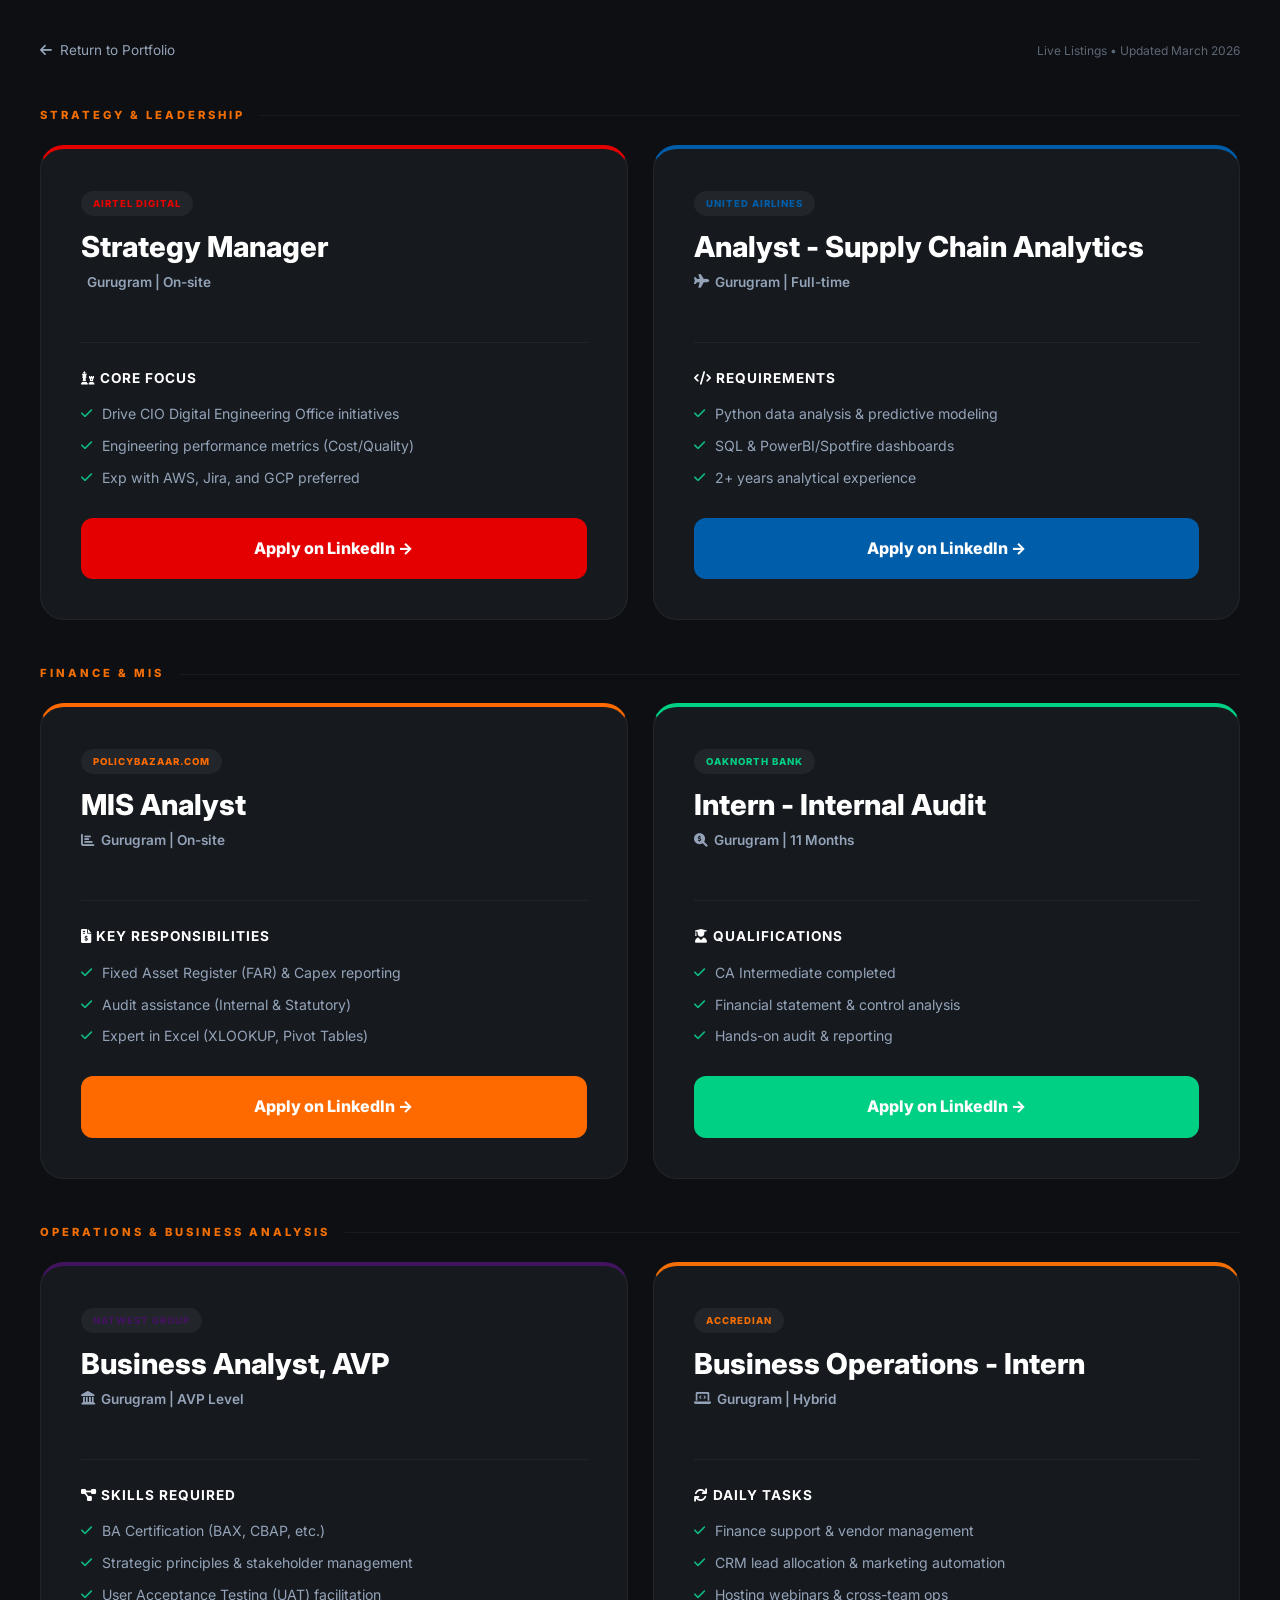
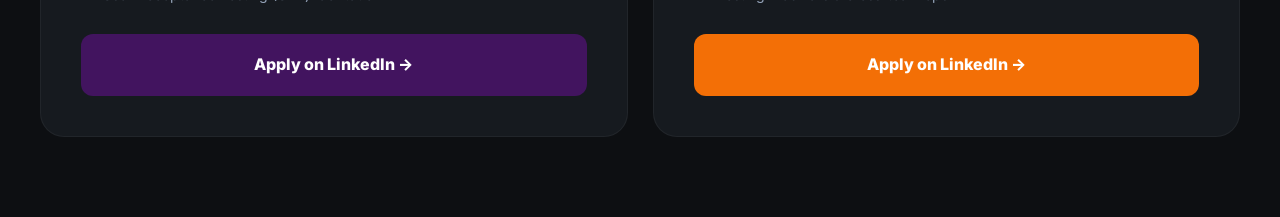
==== commit 61a1cf34: "Update jobs.html" ====
--- a/jobs.html
+++ b/jobs.html
@@ -15,104 +15,37 @@
             --text-dim: #94a3b8;
             --radius: 24px;
             --accent: #10b981;
-            --blue: #3b82f6;
-            --purple: #a855f7;
+            --blue: #005daa;
+            --purple: #42145f;
+            --oak: #00d084;
+            --airtel: #e40000;
+            --pb: #ff6a00;
         }
 
         * { margin: 0; padding: 0; box-sizing: border-box; }
-        body { 
-            background: var(--bg); 
-            color: var(--text); 
-            font-family: 'Inter', sans-serif; 
-            line-height: 1.6; 
-            padding: 40px; 
-            min-height: 100vh;
-        }
-        
-        .dashboard-container { 
-            max-width: 1300px; 
-            margin: 0 auto; 
-            width: 100%;
-        }
-        
-        .header-meta {
-            display: flex;
-            justify-content: space-between;
-            align-items: center;
-            margin-bottom: 20px;
-        }
-
-        .back-link { 
-            text-decoration: none; 
-            color: var(--text-dim); 
-            font-size: 0.85rem; 
-            display: inline-flex; 
-            align-items: center; 
-            gap: 8px; 
-            transition: 0.3s; 
-        }
+        body { background: var(--bg); color: var(--text); font-family: 'Inter', sans-serif; line-height: 1.6; padding: 40px; min-height: 100vh; }
+        .dashboard-container { max-width: 1300px; margin: 0 auto; width: 100%; }
+        .header-meta { display: flex; justify-content: space-between; align-items: center; margin-bottom: 20px; }
+        .back-link { text-decoration: none; color: var(--text-dim); font-size: 0.85rem; display: inline-flex; align-items: center; gap: 8px; transition: 0.3s; }
         .back-link:hover { color: var(--primary); }
-
         .timestamp { font-size: 0.75rem; color: var(--text-dim); opacity: 0.6; }
-
-        .section-label {
-            font-size: 0.7rem; color: var(--primary); letter-spacing: 3px;
-            text-transform: uppercase; font-weight: 800; margin: 45px 0 20px 0;
-            display: flex; align-items: center; gap: 15px;
-        }
+        .section-label { font-size: 0.7rem; color: var(--primary); letter-spacing: 3px; text-transform: uppercase; font-weight: 800; margin: 45px 0 20px 0; display: flex; align-items: center; gap: 15px; }
         .section-label::after { content: ''; flex: 1; height: 1px; background: rgba(255,255,255,0.05); }
-
-        .jobs-row { 
-            display: grid; 
-            grid-template-columns: 1fr 1fr; 
-            gap: 25px; 
-            align-items: stretch;
-            margin-bottom: 40px;
-        }
-
-        .job-card-fixed { 
-            background: var(--card); 
-            border-radius: var(--radius); 
-            padding: 40px; 
-            border: 1px solid rgba(255,255,255,0.05); 
-            display: flex;
-            flex-direction: column;
-            transition: 0.4s cubic-bezier(0.175, 0.885, 0.32, 1.275);
-        }
-
-        .job-card-fixed:hover { 
-            border-color: rgba(255, 255, 255, 0.1);
-            transform: translateY(-5px); 
-            box-shadow: 0 20px 40px rgba(0,0,0,0.4);
-        }
-
+        .jobs-row { display: grid; grid-template-columns: 1fr 1fr; gap: 25px; align-items: stretch; margin-bottom: 40px; }
+        .job-card-fixed { background: var(--card); border-radius: var(--radius); padding: 40px; border: 1px solid rgba(255,255,255,0.05); display: flex; flex-direction: column; transition: 0.4s cubic-bezier(0.175, 0.885, 0.32, 1.275); }
+        .job-card-fixed:hover { border-color: rgba(255, 255, 255, 0.1); transform: translateY(-5px); box-shadow: 0 20px 40px rgba(0,0,0,0.4); }
         .card-header { margin-bottom: 25px; }
-        .role-badge { 
-            font-size: 0.6rem; font-weight: 800; text-transform: uppercase; letter-spacing: 1px;
-            background: rgba(255,255,255,0.05); padding: 5px 12px; border-radius: 50px; margin-bottom: 15px; display: inline-block;
-        }
-        
-        h2 { font-size: 2.1rem; font-weight: 800; line-height: 1.1; margin-bottom: 8px; }
+        .role-badge { font-size: 0.6rem; font-weight: 800; text-transform: uppercase; letter-spacing: 1px; background: rgba(255,255,255,0.05); padding: 5px 12px; border-radius: 50px; margin-bottom: 15px; display: inline-block; }
+        h2 { font-size: 1.8rem; font-weight: 800; line-height: 1.1; margin-bottom: 8px; }
         .loc { font-weight: 600; font-size: 0.85rem; display: flex; align-items: center; gap: 6px; line-height: 1.4; margin-top: 10px; color: var(--text-dim); }
-
         .job-body { flex-grow: 1; margin-top: 25px; padding-top: 25px; border-top: 1px solid rgba(255,255,255,0.05); }
         .job-body h3 { font-size: 0.85rem; color: #fff; margin-bottom: 15px; text-transform: uppercase; letter-spacing: 1px; }
-
         ul { list-style: none; margin-bottom: 30px; }
         li { color: var(--text-dim); font-size: 0.88rem; margin-bottom: 12px; display: flex; gap: 10px; line-height: 1.4; }
         li i { margin-top: 4px; font-size: 0.8rem; color: var(--accent); }
-
-        .apply-btn-wide { 
-            display: block; text-align: center; background: var(--primary); color: white; 
-            text-decoration: none; padding: 18px; border-radius: 12px; font-weight: 800; transition: 0.3s;
-        }
+        .apply-btn-wide { display: block; text-align: center; background: var(--primary); color: white; text-decoration: none; padding: 18px; border-radius: 12px; font-weight: 800; transition: 0.3s; }
         .apply-btn-wide:hover { filter: brightness(1.1); transform: scale(1.02); }
-
-        @media (max-width: 1100px) {
-            .jobs-row { grid-template-columns: 1fr; }
-            body { padding: 20px; }
-            h2 { font-size: 1.7rem; }
-        }
+        @media (max-width: 1100px) { .jobs-row { grid-template-columns: 1fr; } body { padding: 20px; } h2 { font-size: 1.7rem; } }
     </style>
 </head>
 <body>
@@ -124,31 +57,16 @@
 <script>
     const audio = document.getElementById('bgm');
     audio.volume = 0.5; 
-
     const attemptPlay = () => {
         audio.play().then(() => {
-            // Remove initial trigger listeners once it starts
             ['click', 'mousemove', 'scroll', 'touchstart'].forEach(evt => {
                 document.removeEventListener(evt, attemptPlay);
             });
         }).catch(() => {});
     };
-
-    // --- Visibility Logic: Stop when leaving, Play when returning ---
     document.addEventListener("visibilitychange", () => {
-        if (document.hidden) {
-            audio.pause();
-            console.log("User left the tab - Music Paused");
-        } else {
-            // Only resume if we have already moved/clicked once
-            audio.play().catch(() => {
-                console.log("Waiting for interaction to resume...");
-            });
-            console.log("User returned - Music Resumed");
-        }
+        if (document.hidden) { audio.pause(); } else { audio.play().catch(() => {}); }
     });
-
-    // Initial Triggers
     window.addEventListener('DOMContentLoaded', attemptPlay);
     document.addEventListener('click', attemptPlay);
     document.addEventListener('mousemove', attemptPlay);
@@ -162,114 +80,114 @@
         <div class="timestamp">Live Listings • Updated March 2026</div>
     </div>
 
-    <div class="section-label">Human Resources & People Ops</div>
+    <div class="section-label">Strategy & Leadership</div>
     <div class="jobs-row">
-        <div class="job-card-fixed" style="border-top: 4px solid var(--accent);">
+        <div class="job-card-fixed" style="border-top: 4px solid var(--airtel);">
             <div class="card-header">
-                <span class="role-badge" style="color: var(--accent);">HRBP</span>
-                <h2>HR Business Partner</h2>
-                <div class="loc"><i class="fas fa-map-marker-alt"></i> Kochi, Kerala | Malayalam Mandate</div>
+                <span class="role-badge" style="color: var(--airtel);">Airtel Digital</span>
+                <h2>Strategy Manager</h2>
+                <div class="loc"><i class="fas fa-tower-cell"></i> Gurugram | On-site</div>
             </div>
             <div class="job-body">
-                <h3><i class="fas fa-users"></i> Role Overview</h3>
+                <h3><i class="fas fa-chess"></i> Core Focus</h3>
                 <ul>
-                    <li><i class="fas fa-check"></i> 4-6 years experience in HRBP</li>
-                    <li><i class="fas fa-check"></i> Malayalam language proficiency mandatory</li>
-                    <li><i class="fas fa-check"></i> MBA / PGDM in HR required</li>
+                    <li><i class="fas fa-check"></i> Drive CIO Digital Engineering Office initiatives</li>
+                    <li><i class="fas fa-check"></i> Engineering performance metrics (Cost/Quality)</li>
+                    <li><i class="fas fa-check"></i> Exp with AWS, Jira, and GCP preferred</li>
                 </ul>
             </div>
-            <a href="https://www.linkedin.com/jobs/view/4384482765" target="_blank" class="apply-btn-wide" style="background: var(--accent);">Apply on LinkedIn →</a>
+            <a href="https://www.linkedin.com/jobs/view/4390968195/" target="_blank" class="apply-btn-wide" style="background: var(--airtel);">Apply on LinkedIn →</a>
         </div>
 
-        <div class="job-card-fixed" style="border-top: 4px solid var(--accent);">
+        <div class="job-card-fixed" style="border-top: 4px solid var(--blue);">
             <div class="card-header">
-                <span class="role-badge" style="color: var(--accent);">Training</span>
-                <h2>Training Manager</h2>
-                <div class="loc"><i class="fas fa-chalkboard-teacher"></i> Gurgaon | Plot 119 Office</div>
+                <span class="role-badge" style="color: var(--blue);">United Airlines</span>
+                <h2>Analyst - Supply Chain Analytics</h2>
+                <div class="loc"><i class="fas fa-plane"></i> Gurugram | Full-time</div>
             </div>
             <div class="job-body">
-                <h3><i class="fas fa-star"></i> Deliverables</h3>
+                <h3><i class="fas fa-code"></i> Requirements</h3>
                 <ul>
-                    <li><i class="fas fa-check"></i> New hire sales & product training</li>
-                    <li><i class="fas fa-check"></i> Refresher training & call auditing</li>
-                    <li><i class="fas fa-check"></i> 6 Days Work from Office</li>
+                    <li><i class="fas fa-check"></i> Python data analysis & predictive modeling</li>
+                    <li><i class="fas fa-check"></i> SQL & PowerBI/Spotfire dashboards</li>
+                    <li><i class="fas fa-check"></i> 2+ years analytical experience</li>
                 </ul>
             </div>
-            <a href="https://www.linkedin.com/jobs/view/4384025037" target="_blank" class="apply-btn-wide" style="background: var(--accent);">Apply on LinkedIn →</a>
+            <a href="https://www.linkedin.com/jobs/view/4381468936/" target="_blank" class="apply-btn-wide" style="background: var(--blue);">Apply on LinkedIn →</a>
         </div>
     </div>
 
-    <div class="section-label">Finance & Business Strategy</div>
+    <div class="section-label">Finance & MIS</div>
     <div class="jobs-row">
-        <div class="job-card-fixed" style="border-top: 4px solid var(--primary);">
+        <div class="job-card-fixed" style="border-top: 4px solid var(--pb);">
             <div class="card-header">
-                <span class="role-badge" style="color: var(--primary);">FP&A</span>
-                <h2>Financial Planning & Analysis</h2>
-                <div class="loc"><i class="fas fa-chart-line"></i> Gurgaon | Corporate Finance</div>
+                <span class="role-badge" style="color: var(--pb);">Policybazaar.com</span>
+                <h2>MIS Analyst</h2>
+                <div class="loc"><i class="fas fa-chart-bar"></i> Gurugram | On-site</div>
             </div>
             <div class="job-body">
-                <h3><i class="fas fa-briefcase"></i> Key Responsibilities</h3>
+                <h3><i class="fas fa-file-invoice-dollar"></i> Key Responsibilities</h3>
                 <ul>
-                    <li><i class="fas fa-check"></i> CA qualification mandatory</li>
-                    <li><i class="fas fa-check"></i> Partner with leaders for forecasting</li>
-                    <li><i class="fas fa-check"></i> Drive automation via BI tools</li>
+                    <li><i class="fas fa-check"></i> Fixed Asset Register (FAR) & Capex reporting</li>
+                    <li><i class="fas fa-check"></i> Audit assistance (Internal & Statutory)</li>
+                    <li><i class="fas fa-check"></i> Expert in Excel (XLOOKUP, Pivot Tables)</li>
                 </ul>
             </div>
-            <a href="https://www.linkedin.com/jobs/view/4384489370" target="_blank" class="apply-btn-wide">Apply on LinkedIn →</a>
+            <a href="https://www.linkedin.com/jobs/view/4393390455/" target="_blank" class="apply-btn-wide" style="background: var(--pb);">Apply on LinkedIn →</a>
+        </div>
+
+        <div class="job-card-fixed" style="border-top: 4px solid var(--oak);">
+            <div class="card-header">
+                <span class="role-badge" style="color: var(--oak);">OakNorth Bank</span>
+                <h2>Intern - Internal Audit</h2>
+                <div class="loc"><i class="fas fa-search-dollar"></i> Gurugram | 11 Months</div>
+            </div>
+            <div class="job-body">
+                <h3><i class="fas fa-user-graduate"></i> Qualifications</h3>
+                <ul>
+                    <li><i class="fas fa-check"></i> CA Intermediate completed</li>
+                    <li><i class="fas fa-check"></i> Financial statement & control analysis</li>
+                    <li><i class="fas fa-check"></i> Hands-on audit & reporting</li>
+                </ul>
+            </div>
+            <a href="https://www.linkedin.com/jobs/view/4391639016/" target="_blank" class="apply-btn-wide" style="background: var(--oak);">Apply on LinkedIn →</a>
+        </div>
+    </div>
+
+    <div class="section-label">Operations & Business Analysis</div>
+    <div class="jobs-row">
+        <div class="job-card-fixed" style="border-top: 4px solid var(--purple);">
+            <div class="card-header">
+                <span class="role-badge" style="color: var(--purple);">NatWest Group</span>
+                <h2>Business Analyst, AVP</h2>
+                <div class="loc"><i class="fas fa-landmark"></i> Gurugram | AVP Level</div>
+            </div>
+            <div class="job-body">
+                <h3><i class="fas fa-project-diagram"></i> Skills Required</h3>
+                <ul>
+                    <li><i class="fas fa-check"></i> BA Certification (BAX, CBAP, etc.)</li>
+                    <li><i class="fas fa-check"></i> Strategic principles & stakeholder management</li>
+                    <li><i class="fas fa-check"></i> User Acceptance Testing (UAT) facilitation</li>
+                </ul>
+            </div>
+            <a href="https://www.linkedin.com/jobs/view/4392016483/" target="_blank" class="apply-btn-wide" style="background: var(--purple);">Apply on LinkedIn →</a>
         </div>
 
         <div class="job-card-fixed" style="border-top: 4px solid var(--primary);">
             <div class="card-header">
-                <span class="role-badge" style="color: var(--primary);">Sales</span>
-                <h2>Relationship Manager</h2>
-                <div class="loc"><i class="fas fa-handshake"></i> Navi Mumbai | Insurance Sales</div>
+                <span class="role-badge" style="color: var(--primary);">Accredian</span>
+                <h2>Business Operations - Intern</h2>
+                <div class="loc"><i class="fas fa-laptop-code"></i> Gurugram | Hybrid</div>
             </div>
             <div class="job-body">
-                <h3><i class="fas fa-bullseye"></i> Goal</h3>
+                <h3><i class="fas fa-sync"></i> Daily Tasks</h3>
                 <ul>
-                    <li><i class="fas fa-check"></i> Field sales for Health/Term Insurance</li>
-                    <li><i class="fas fa-check"></i> Build long-term customer relations</li>
-                    <li><i class="fas fa-check"></i> Two-wheeler and License required</li>
+                    <li><i class="fas fa-check"></i> Finance support & vendor management</li>
+                    <li><i class="fas fa-check"></i> CRM lead allocation & marketing automation</li>
+                    <li><i class="fas fa-check"></i> Hosting webinars & cross-team ops</li>
                 </ul>
             </div>
-            <a href="https://www.linkedin.com/jobs/view/4384472126" target="_blank" class="apply-btn-wide">Apply on LinkedIn →</a>
-        </div>
-    </div>
-
-    <div class="section-label">Operations & Quality Management</div>
-    <div class="jobs-row">
-        <div class="job-card-fixed" style="border-top: 4px solid var(--blue);">
-            <div class="card-header">
-                <span class="role-badge" style="color: var(--blue);">Quality Assurance</span>
-                <h2>Deputy Manager - QA</h2>
-                <div class="loc"><i class="fas fa-vial"></i> Gurgaon | Leadership Role</div>
-            </div>
-            <div class="job-body">
-                <h3><i class="fas fa-tasks"></i> Focus Area</h3>
-                <ul>
-                    <li><i class="fas fa-check"></i> Supervise team of Quality Analysts</li>
-                    <li><i class="fas fa-check"></i> Transition batches from NHT to OJT</li>
-                    <li><i class="fas fa-check"></i> Root Cause Analysis (RCA) reporting</li>
-                </ul>
-            </div>
-            <a href="https://www.linkedin.com/jobs/view/4384031616" target="_blank" class="apply-btn-wide" style="background: var(--blue);">Apply on LinkedIn →</a>
-        </div>
-
-        <div class="job-card-fixed" style="border-top: 4px solid var(--blue);">
-            <div class="card-header">
-                <span class="role-badge" style="color: var(--blue);">L&D</span>
-                <h2>Process Trainer</h2>
-                <div class="loc"><i class="fas fa-graduation-cap"></i> Hyderabad | Sales Training</div>
-            </div>
-            <div class="job-body">
-                <h3><i class="fas fa-book"></i> Training Scope</h3>
-                <ul>
-                    <li><i class="fas fa-check"></i> Train on Product (Term/Investment)</li>
-                    <li><i class="fas fa-check"></i> Soft skills and objection handling</li>
-                    <li><i class="fas fa-check"></i> Fluent in English and Hindi</li>
-                </ul>
-            </div>
-            <a href="https://www.linkedin.com/jobs/view/4384033544" target="_blank" class="apply-btn-wide" style="background: var(--blue);">Apply on LinkedIn →</a>
+            <a href="https://www.linkedin.com/jobs/view/4392088689/" target="_blank" class="apply-btn-wide">Apply on LinkedIn →</a>
         </div>
     </div>
 </div>
